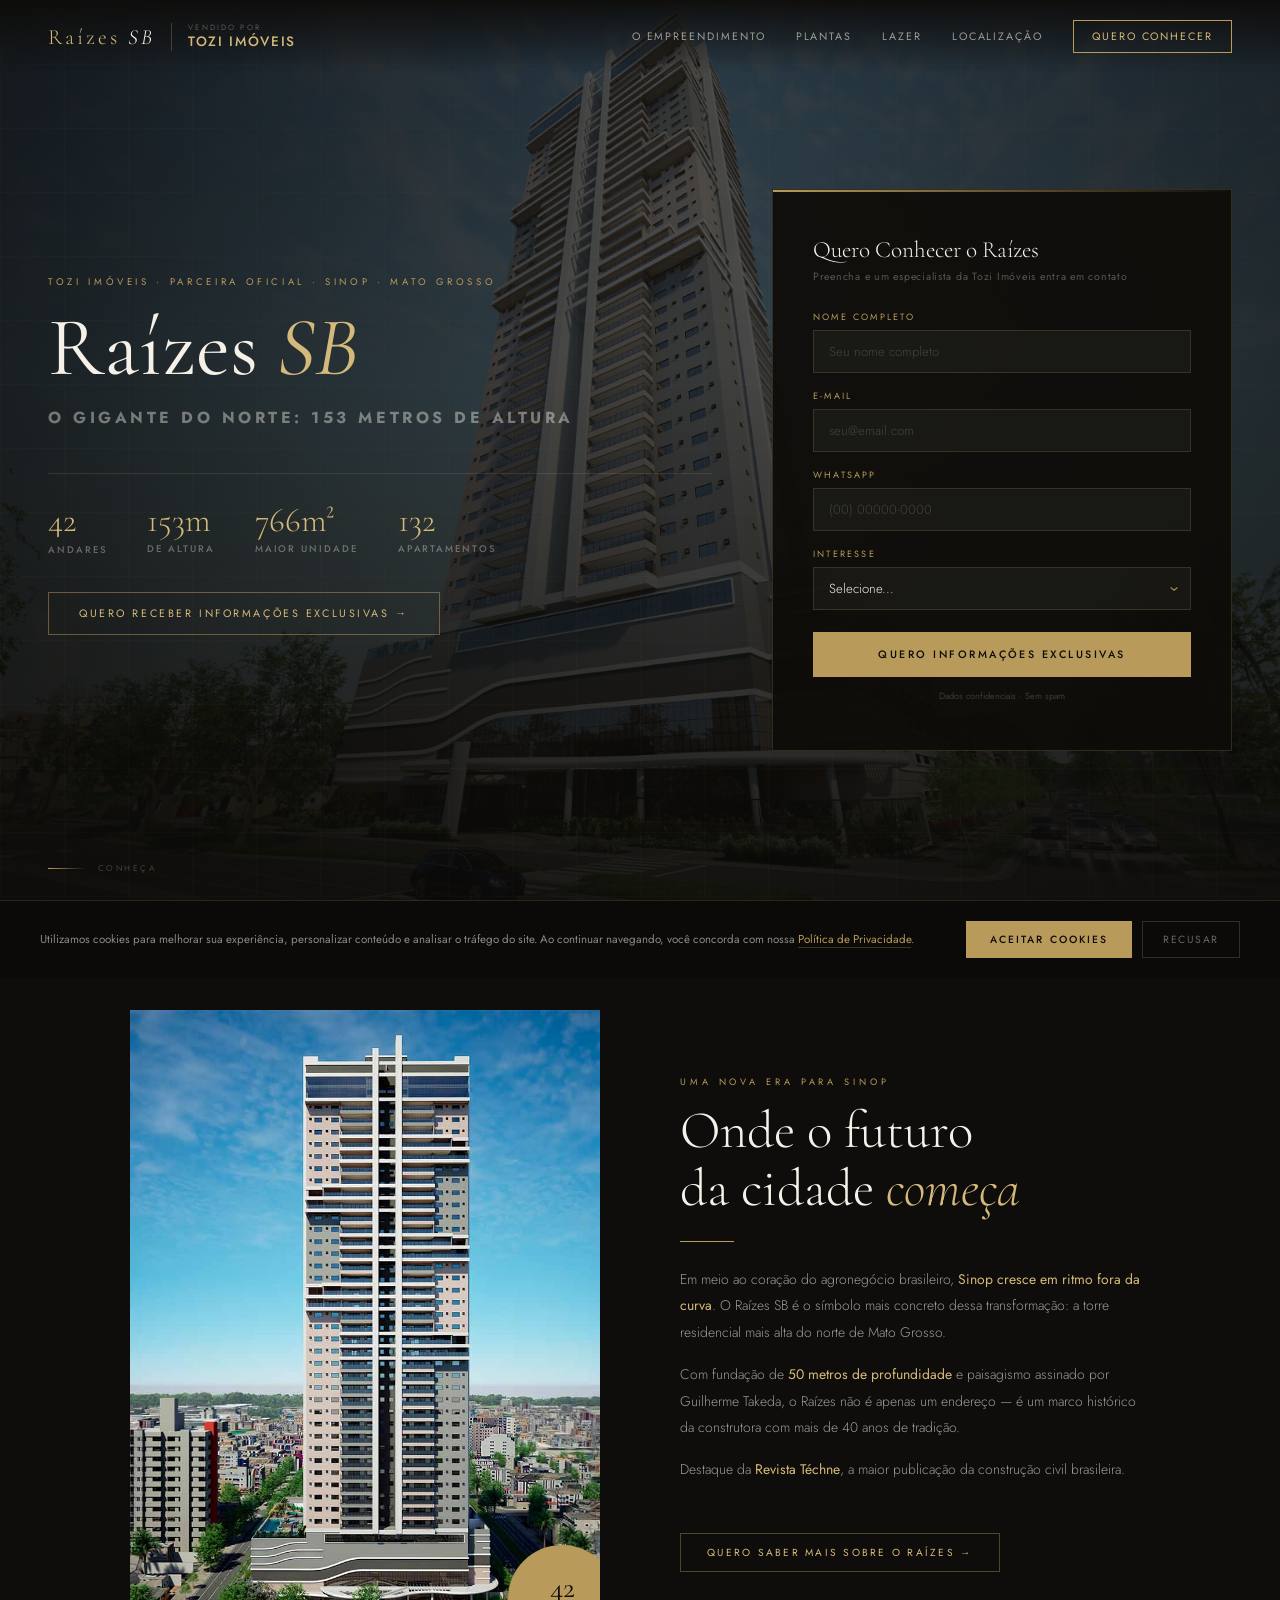
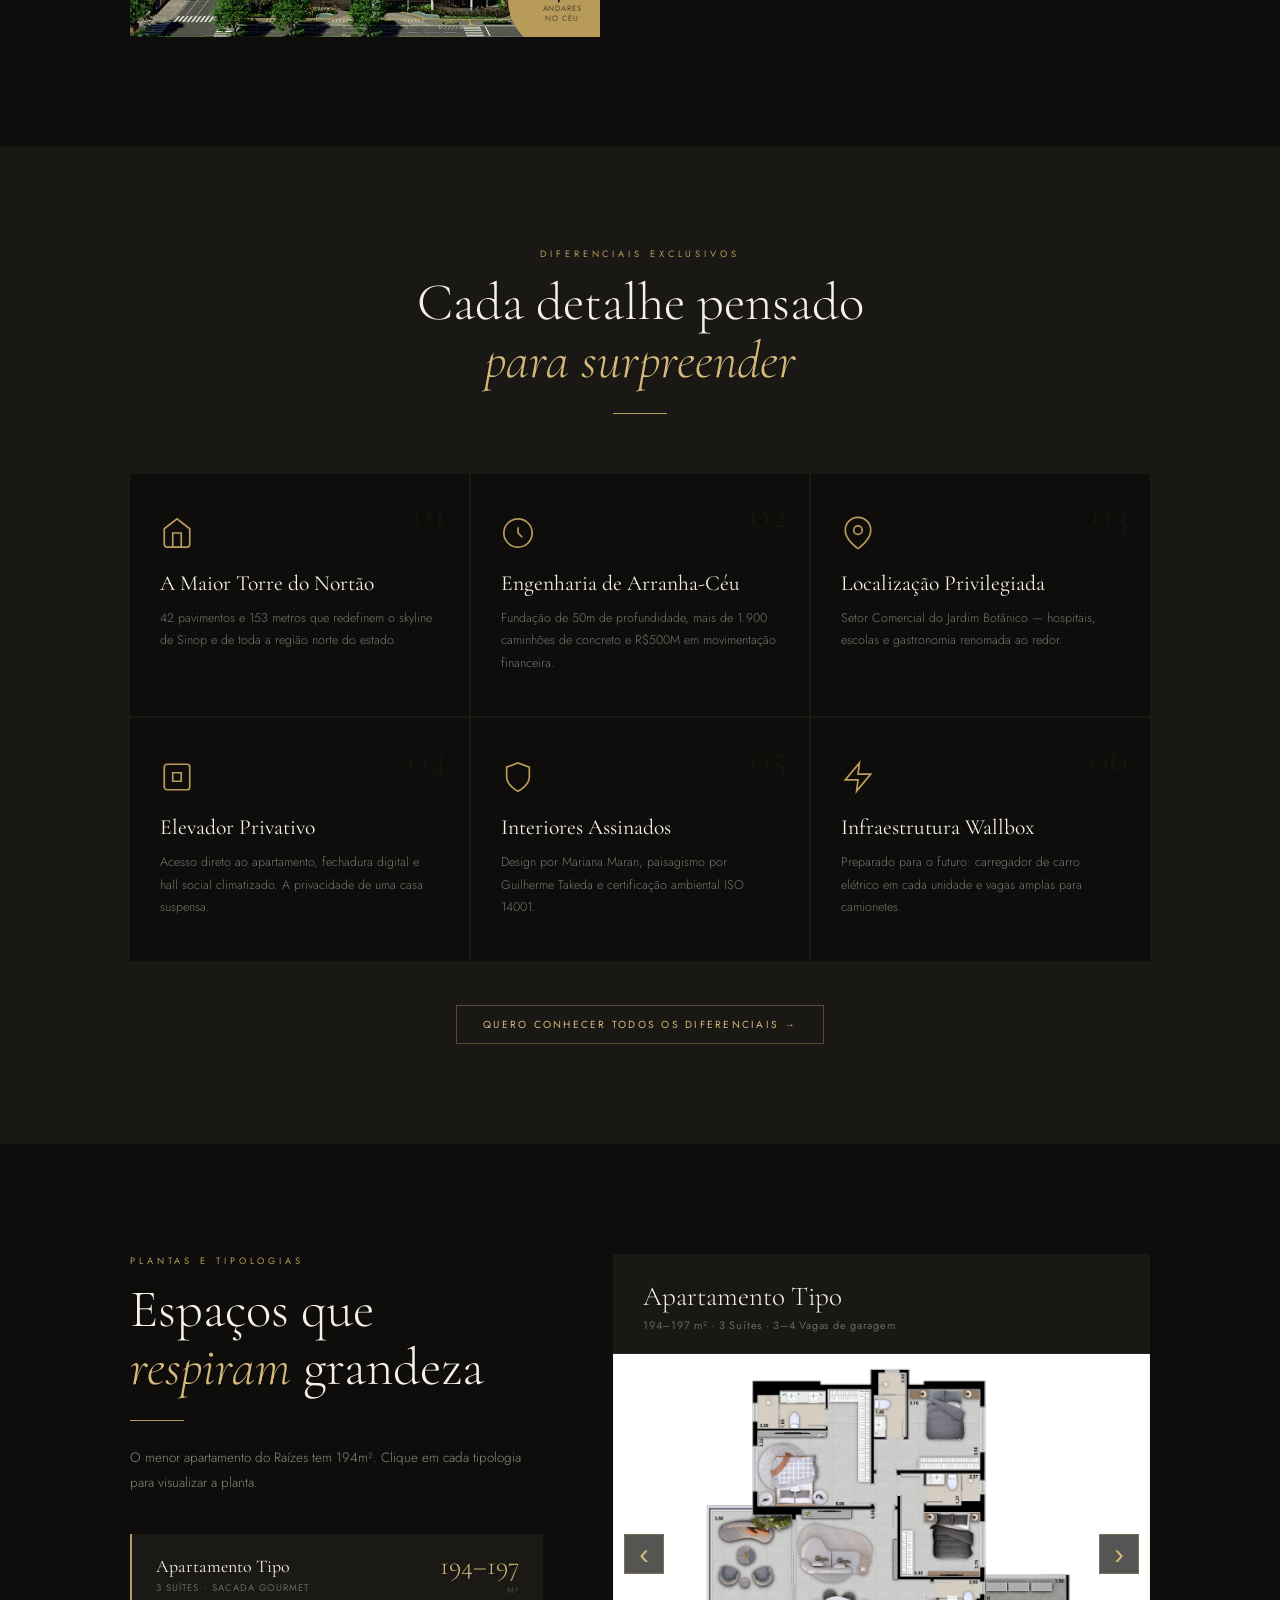
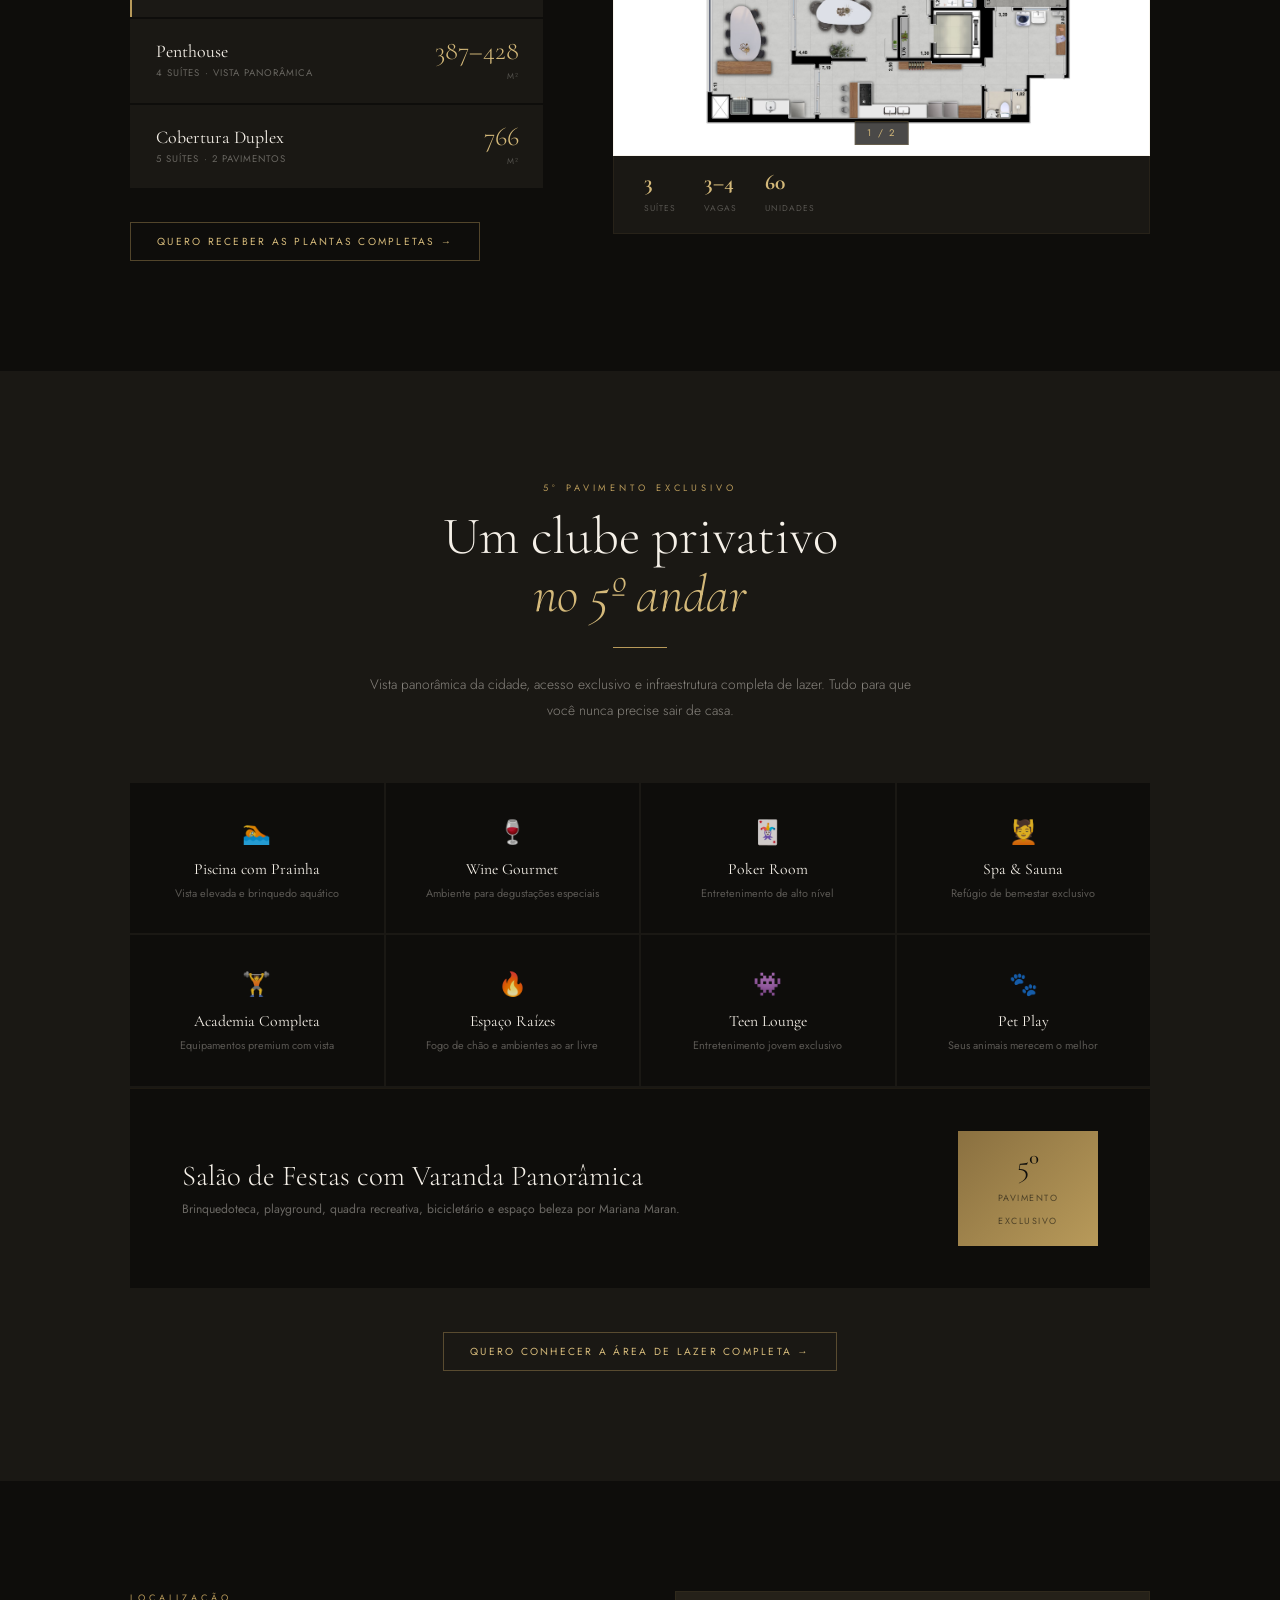
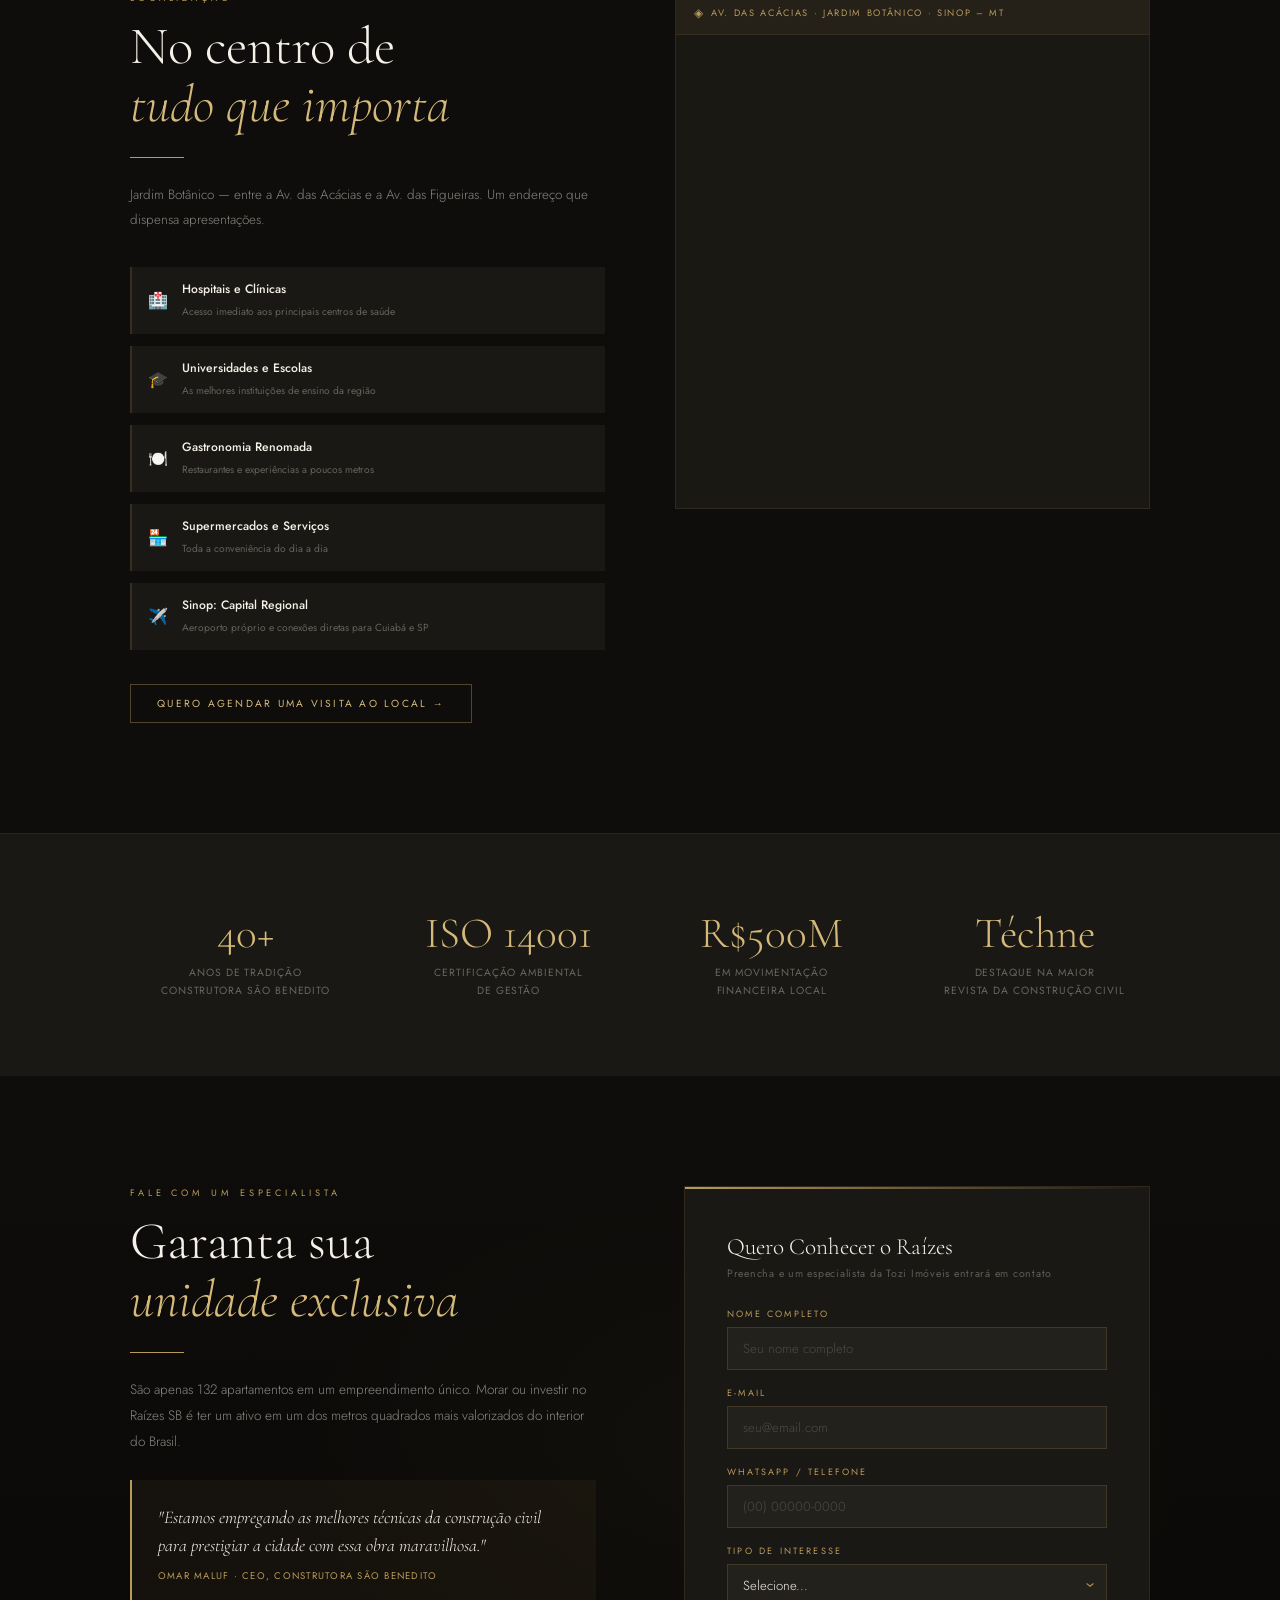
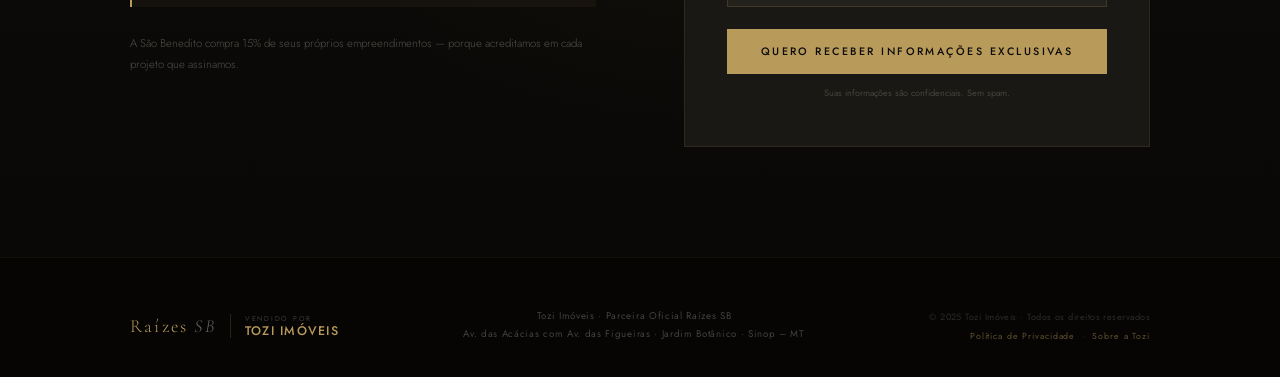
==== index.html @ 2ebc6437 "Minor Changes Alterado o mapa de localização do Raízes" ====
<!doctype html>
<html lang="pt-BR">
  <head>
    <meta charset="UTF-8" />
    <meta name="viewport" content="width=device-width, initial-scale=1.0" />

    <!-- ── SEO Primário ── -->
    <title>
      Raízes SB | Apartamento Alto Padrão em Sinop-MT | Tozi Imóveis
    </title>
    <meta
      name="description"
      content="Raízes SB: o maior e mais alto empreendimento residencial de Sinop-MT. 42 andares, 153 metros, apartamentos de 194 a 766m². Construtora São Benedito. Venda: Tozi Imóveis."
    />
    <meta
      name="keywords"
      content="apartamento alto padrão Sinop, Raízes SB, imóvel Sinop MT, lançamento imobiliário Sinop, Construtora São Benedito, Tozi Imóveis, apartamento 42 andares Sinop, investimento imobiliário Mato Grosso"
    />
    <meta name="author" content="Tozi Imóveis" />
    <meta name="robots" content="index, follow" />
    <link rel="canonical" href="https://raizessb.tozi.com.br/" />

    <!-- ── Open Graph (Facebook / WhatsApp) ── -->
    <meta property="og:type" content="website" />
    <meta property="og:url" content="https://raizessb.tozi.com.br/" />
    <meta
      property="og:title"
      content="Raízes SB | O Gigante do Norte de Sinop-MT"
    />
    <meta
      property="og:description"
      content="42 andares, 153 metros de altura. O apartamento de alto padrão mais imponente do norte de Mato Grosso. Conheça o Raízes SB com a Tozi Imóveis."
    />
    <meta
      property="og:image"
      content="https://raizessb.tozi.com.br/fachada.png"
    />
    <meta property="og:locale" content="pt_BR" />
    <meta property="og:site_name" content="Raízes SB — Tozi Imóveis" />

    <!-- ── Twitter Card ── -->
    <meta name="twitter:card" content="summary_large_image" />
    <meta
      name="twitter:title"
      content="Raízes SB | O Gigante do Norte de Sinop-MT"
    />
    <meta
      name="twitter:description"
      content="42 andares, 153 metros de altura. O apartamento de alto padrão mais imponente do norte de Mato Grosso."
    />
    <meta
      name="twitter:image"
      content="https://raizessb.tozi.com.br/fachada.png"
    />

    <!-- ── Schema.org Structured Data ── -->
    <script type="application/ld+json">
      {
        "@context": "https://schema.org",
        "@type": "RealEstateListing",
        "name": "Raízes SB — Apartamento Alto Padrão em Sinop-MT",
        "description": "O maior e mais alto empreendimento residencial de Sinop-MT. 42 andares, 153 metros, apartamentos de 194 a 766m². Construtora São Benedito.",
        "url": "https://raizessb.tozi.com.br/",
        "image": "https://raizessb.tozi.com.br/fachada.png",
        "address": {
          "@type": "PostalAddress",
          "streetAddress": "Avenida das Acácias com Avenida das Figueiras",
          "addressLocality": "Sinop",
          "addressRegion": "MT",
          "addressCountry": "BR",
          "postalCode": "78555-000"
        },
        "offers": {
          "@type": "Offer",
          "priceCurrency": "BRL",
          "availability": "https://schema.org/InStock"
        },
        "seller": {
          "@type": "RealEstateAgent",
          "name": "Tozi Imóveis",
          "url": "https://raizessb.tozi.com.br/"
        }
      }
    </script>
    <link rel="preconnect" href="https://fonts.googleapis.com" />
    <link rel="preconnect" href="https://fonts.gstatic.com" crossorigin />
    <link
      href="https://fonts.googleapis.com/css2?family=Cormorant+Garamond:ital,wght@0,300;0,400;0,600;1,300;1,400&family=Jost:wght@300;400;500&display=swap"
      rel="stylesheet"
    />
    <link rel="stylesheet" href="style.css" />
  </head>
  <body>
    <!-- HEADER -->
    <header id="header">
      <div class="header-brand">
        <div class="logo">Raízes <span>SB</span></div>
        <div class="header-sep"></div>
        <div class="tozi-badge">
          <span class="tozi-by">vendido por</span>
          <span class="tozi-name">Tozi Imóveis</span>
        </div>
      </div>
      <nav>
        <a href="#intro">O Empreendimento</a>
        <a href="#tipologias">Plantas</a>
        <a href="#lazer">Lazer</a>
        <a href="#localizacao">Localização</a>
        <a href="#contato" class="btn-nav-cta">Quero Conhecer</a>
      </nav>
    </header>

    <!-- ══════════════════ HERO ══════════════════ -->
    <section id="hero">
      <div class="hero-bg"></div>
      <div class="hero-grid-anim"></div>

      <!-- Col esquerda: headline -->
      <div class="hero-left">
        <p class="hero-eyebrow">
          Tozi Imóveis · Parceira Oficial · Sinop · Mato Grosso
        </p>
        <h1 class="hero-title">Raízes <em>SB</em></h1>
        <p class="hero-subtitle">O Gigante do Norte: 153 metros de altura</p>
        <div class="hero-stats">
          <div class="hero-stat"><strong>42</strong><span>Andares</span></div>
          <div class="hero-stat">
            <strong>153m</strong><span>de Altura</span>
          </div>
          <div class="hero-stat">
            <strong>766m²</strong><span>Maior Unidade</span>
          </div>
          <div class="hero-stat">
            <strong>132</strong><span>Apartamentos</span>
          </div>
        </div>
        <div class="hero-btn-wrap">
          <button class="btn-ghost" onclick="openModal()">
            Quero receber informações exclusivas →
          </button>
        </div>
      </div>

      <!-- Col direita: formulário -->
      <div class="hero-right">
        <div class="hero-form-card">
          <div id="hf-content">
            <h3 class="form-title">Quero Conhecer o Raízes</h3>
            <p class="form-sub">
              Preencha e um especialista da Tozi Imóveis entra em contato
            </p>
            <div class="form-group">
              <label>Nome Completo</label
              ><input type="text" id="h-nome" placeholder="Seu nome completo" />
            </div>
            <div class="form-group">
              <label>E-mail</label
              ><input type="email" id="h-email" placeholder="seu@email.com" />
            </div>
            <div class="form-group">
              <label>WhatsApp</label
              ><input type="tel" id="h-whats" placeholder="(00) 00000-0000" />
            </div>
            <div class="form-group">
              <label>Interesse</label>
              <div class="sel-wrap">
                <select id="h-int">
                  <option value="" disabled selected>Selecione...</option>
                  <option value="morar">Quero morar no Raízes SB</option>
                  <option value="investir">Quero investir no Raízes SB</option>
                  <option value="ambos">Morar e investir</option>
                </select>
              </div>
            </div>
            <button
              class="btn-submit"
              onclick="
                submitForm(
                  'h-nome',
                  'h-email',
                  'h-whats',
                  'h-int',
                  'hf-content',
                  'hf-success',
                )
              "
            >
              Quero Informações Exclusivas
            </button>
            <p class="form-disc">Dados confidenciais · Sem spam</p>
          </div>
          <div class="success-msg" id="hf-success">
            <div class="si">✦</div>
            <h3>Obrigado!</h3>
            <p>Um especialista da Tozi Imóveis entrará em contato em breve.</p>
          </div>
        </div>
      </div>

      <div class="hero-scroll">
        <div class="scroll-line"></div>
        <span>Conheça</span>
      </div>
    </section>

    <!-- ══════════════════ INTRO ══════════════════ -->
    <section id="intro">
      <div class="container">
        <div class="intro-grid">
          <div class="reveal">
            <div class="intro-visual">
              <img
                src="[data-uri]"
                alt="Fachada Raízes SB — vista aérea da torre"
                style="
                  width: 100%;
                  height: 100%;
                  object-fit: cover;
                  display: block;
                "
              />
              <div class="intro-badge">
                <strong>42</strong><span>andares<br />no céu</span>
              </div>
            </div>
          </div>
          <div class="reveal rd1">
            <span class="section-label">Uma nova era para Sinop</span>
            <h2 class="section-title">
              Onde o futuro<br />da cidade <em>começa</em>
            </h2>
            <div class="gold-divider"></div>
            <div class="intro-text">
              <p>
                Em meio ao coração do agronegócio brasileiro,
                <strong>Sinop cresce em ritmo fora da curva</strong>. O Raízes
                SB é o símbolo mais concreto dessa transformação: a torre
                residencial mais alta do norte de Mato Grosso.
              </p>
              <p>
                Com fundação de <strong>50 metros de profundidade</strong> e
                paisagismo assinado por Guilherme Takeda, o Raízes não é apenas
                um endereço — é um marco histórico da construtora com mais de 40
                anos de tradição.
              </p>
              <p>
                Destaque da <strong>Revista Téchne</strong>, a maior publicação
                da construção civil brasileira.
              </p>
            </div>
            <button class="btn-section" onclick="openModal()">
              Quero saber mais sobre o Raízes →
            </button>
          </div>
        </div>
      </div>
    </section>

    <!-- ══════════════════ FEATURES ══════════════════ -->
    <section id="features">
      <div class="container">
        <div class="feat-header reveal">
          <span class="section-label">Diferenciais Exclusivos</span>
          <h2 class="section-title">
            Cada detalhe pensado<br /><em>para surpreender</em>
          </h2>
          <div class="gold-divider"></div>
        </div>
        <div class="feat-grid">
          <div class="feat-card reveal">
            <span class="feat-num">01</span>
            <div class="feat-icon">
              <svg
                viewBox="0 0 24 24"
                fill="none"
                stroke="currentColor"
                stroke-width="1.2"
              >
                <path d="M3 9l9-7 9 7v11a2 2 0 01-2 2H5a2 2 0 01-2-2z" />
                <polyline points="9 22 9 12 15 12 15 22" />
              </svg>
            </div>
            <h3>A Maior Torre do Nortão</h3>
            <p>
              42 pavimentos e 153 metros que redefinem o skyline de Sinop e de
              toda a região norte do estado.
            </p>
          </div>
          <div class="feat-card reveal rd1">
            <span class="feat-num">02</span>
            <div class="feat-icon">
              <svg
                viewBox="0 0 24 24"
                fill="none"
                stroke="currentColor"
                stroke-width="1.2"
              >
                <circle cx="12" cy="12" r="10" />
                <path d="M12 8v4l3 3" />
              </svg>
            </div>
            <h3>Engenharia de Arranha-Céu</h3>
            <p>
              Fundação de 50m de profundidade, mais de 1.900 caminhões de
              concreto e R$500M em movimentação financeira.
            </p>
          </div>
          <div class="feat-card reveal rd2">
            <span class="feat-num">03</span>
            <div class="feat-icon">
              <svg
                viewBox="0 0 24 24"
                fill="none"
                stroke="currentColor"
                stroke-width="1.2"
              >
                <path d="M21 10c0 7-9 13-9 13s-9-6-9-13a9 9 0 0118 0z" />
                <circle cx="12" cy="10" r="3" />
              </svg>
            </div>
            <h3>Localização Privilegiada</h3>
            <p>
              Setor Comercial do Jardim Botânico — hospitais, escolas e
              gastronomia renomada ao redor.
            </p>
          </div>
          <div class="feat-card reveal">
            <span class="feat-num">04</span>
            <div class="feat-icon">
              <svg
                viewBox="0 0 24 24"
                fill="none"
                stroke="currentColor"
                stroke-width="1.2"
              >
                <rect x="3" y="3" width="18" height="18" rx="2" />
                <path d="M9 9h6v6H9z" />
              </svg>
            </div>
            <h3>Elevador Privativo</h3>
            <p>
              Acesso direto ao apartamento, fechadura digital e hall social
              climatizado. A privacidade de uma casa suspensa.
            </p>
          </div>
          <div class="feat-card reveal rd1">
            <span class="feat-num">05</span>
            <div class="feat-icon">
              <svg
                viewBox="0 0 24 24"
                fill="none"
                stroke="currentColor"
                stroke-width="1.2"
              >
                <path d="M12 22s8-4 8-10V5l-8-3-8 3v7c0 6 8 10 8 10z" />
              </svg>
            </div>
            <h3>Interiores Assinados</h3>
            <p>
              Design por Mariana Maran, paisagismo por Guilherme Takeda e
              certificação ambiental ISO 14001.
            </p>
          </div>
          <div class="feat-card reveal rd2">
            <span class="feat-num">06</span>
            <div class="feat-icon">
              <svg
                viewBox="0 0 24 24"
                fill="none"
                stroke="currentColor"
                stroke-width="1.2"
              >
                <path d="M13 2L3 14h9l-1 8 10-12h-9l1-8z" />
              </svg>
            </div>
            <h3>Infraestrutura Wallbox</h3>
            <p>
              Preparado para o futuro: carregador de carro elétrico em cada
              unidade e vagas amplas para camionetes.
            </p>
          </div>
        </div>
        <div class="cta-center reveal">
          <button class="btn-section" onclick="openModal()">
            Quero conhecer todos os diferenciais →
          </button>
        </div>
      </div>
    </section>

    <!-- ══════════════════ TIPOLOGIAS ══════════════════ -->
    <section id="tipologias">
      <div class="container">
        <div class="tip-layout">
          <div>
            <span class="section-label reveal">Plantas e Tipologias</span>
            <h2 class="section-title reveal">
              Espaços que<br /><em>respiram</em> grandeza
            </h2>
            <div class="gold-divider reveal"></div>
            <p
              class="reveal"
              style="
                font-size: 0.84rem;
                line-height: 1.9;
                color: rgba(245, 240, 232, 0.54);
                font-weight: 300;
              "
            >
              O menor apartamento do Raízes tem 194m². Clique em cada tipologia
              para visualizar a planta.
            </p>
            <div class="tipo-list">
              <button
                class="tipo-btn active reveal"
                onclick="
                  selectTipo(
                    this,
                    'Apartamento Tipo',
                    '194–197 m²',
                    '3 Suítes',
                    '3–4 Vagas',
                    '60',
                    [
                      '[data-uri]',
                      '[data-uri]',
                    ],
                  )
                "
              >
                <div class="tbL">
                  <h4>Apartamento Tipo</h4>
                  <span>3 suítes · Sacada gourmet</span>
                </div>
                <div class="tbR"><strong>194–197</strong><small>m²</small></div>
              </button>
              <button
                class="tipo-btn reveal rd1"
                onclick="
                  selectTipo(
                    this,
                    'Penthouse',
                    '387–428 m²',
                    '4 Suítes',
                    '5–6 Vagas',
                    '10',
                    [
                      '[data-uri]',
                      '[data-uri]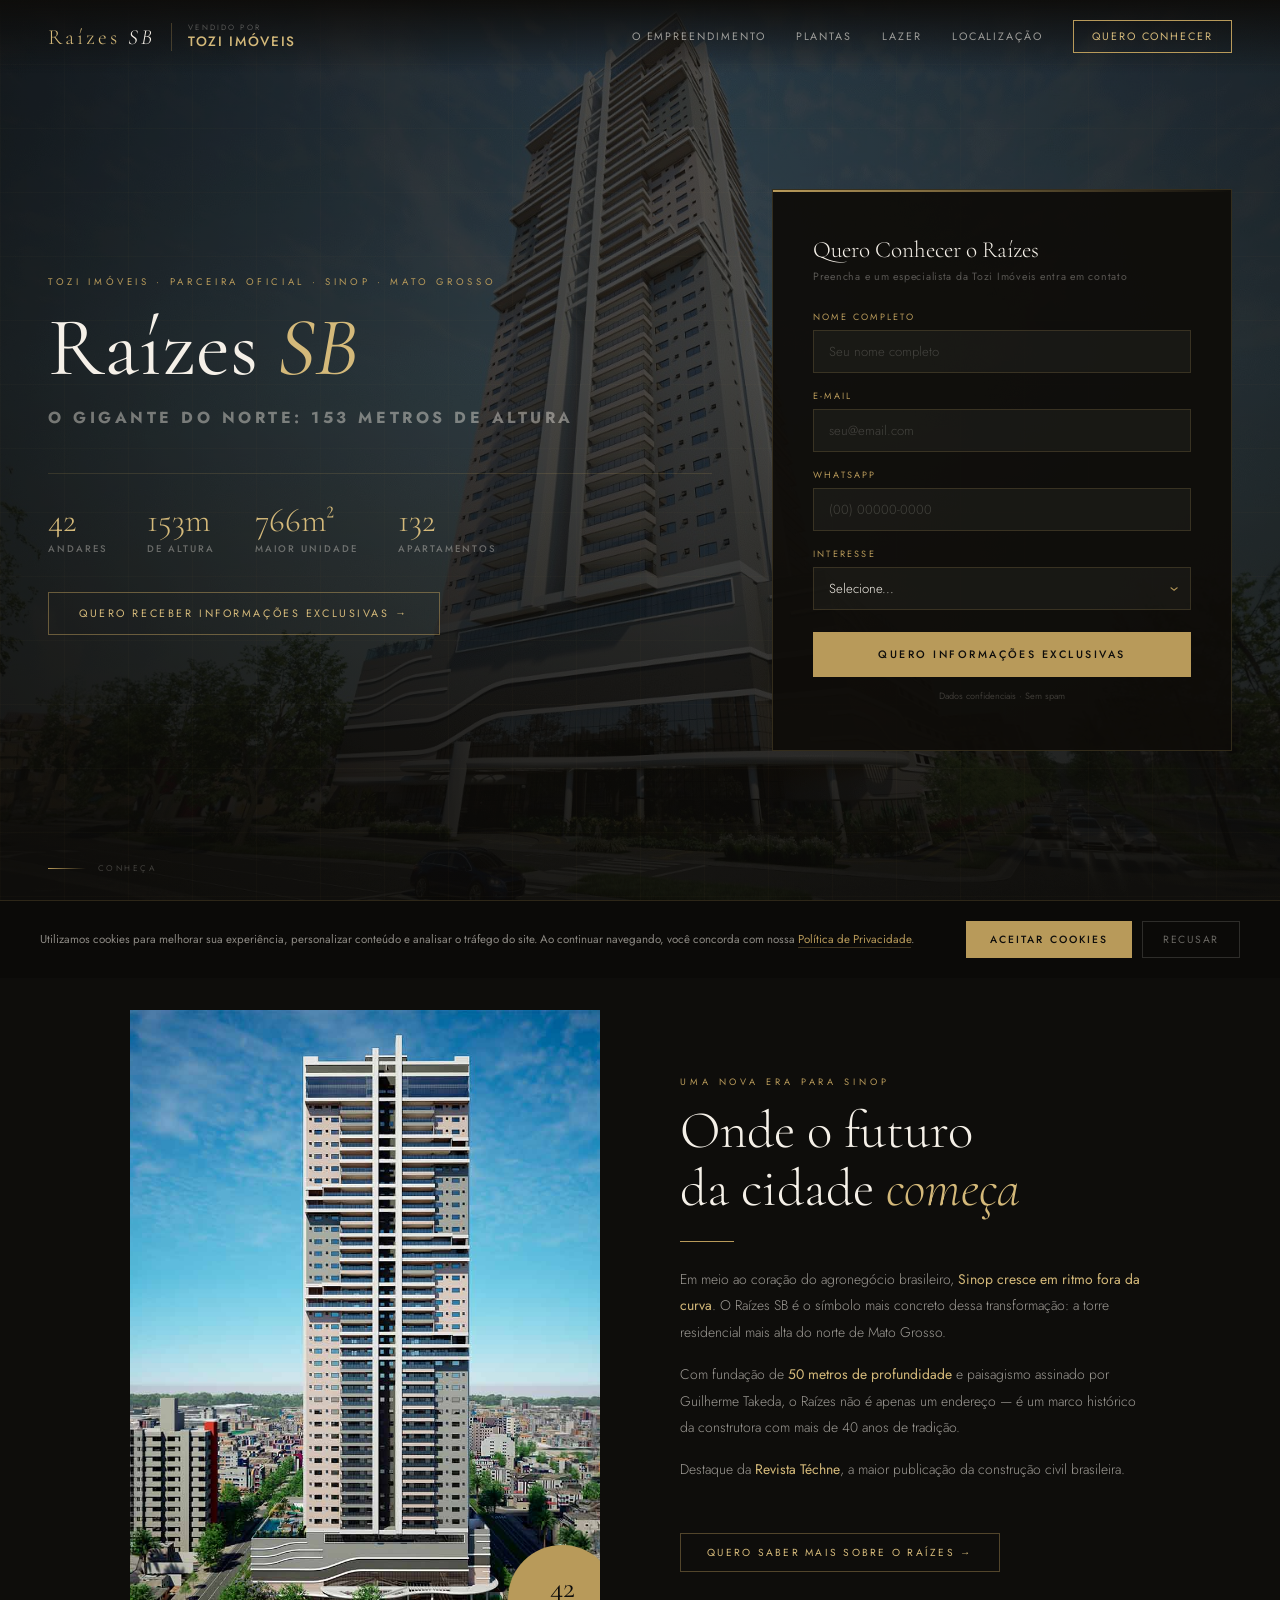
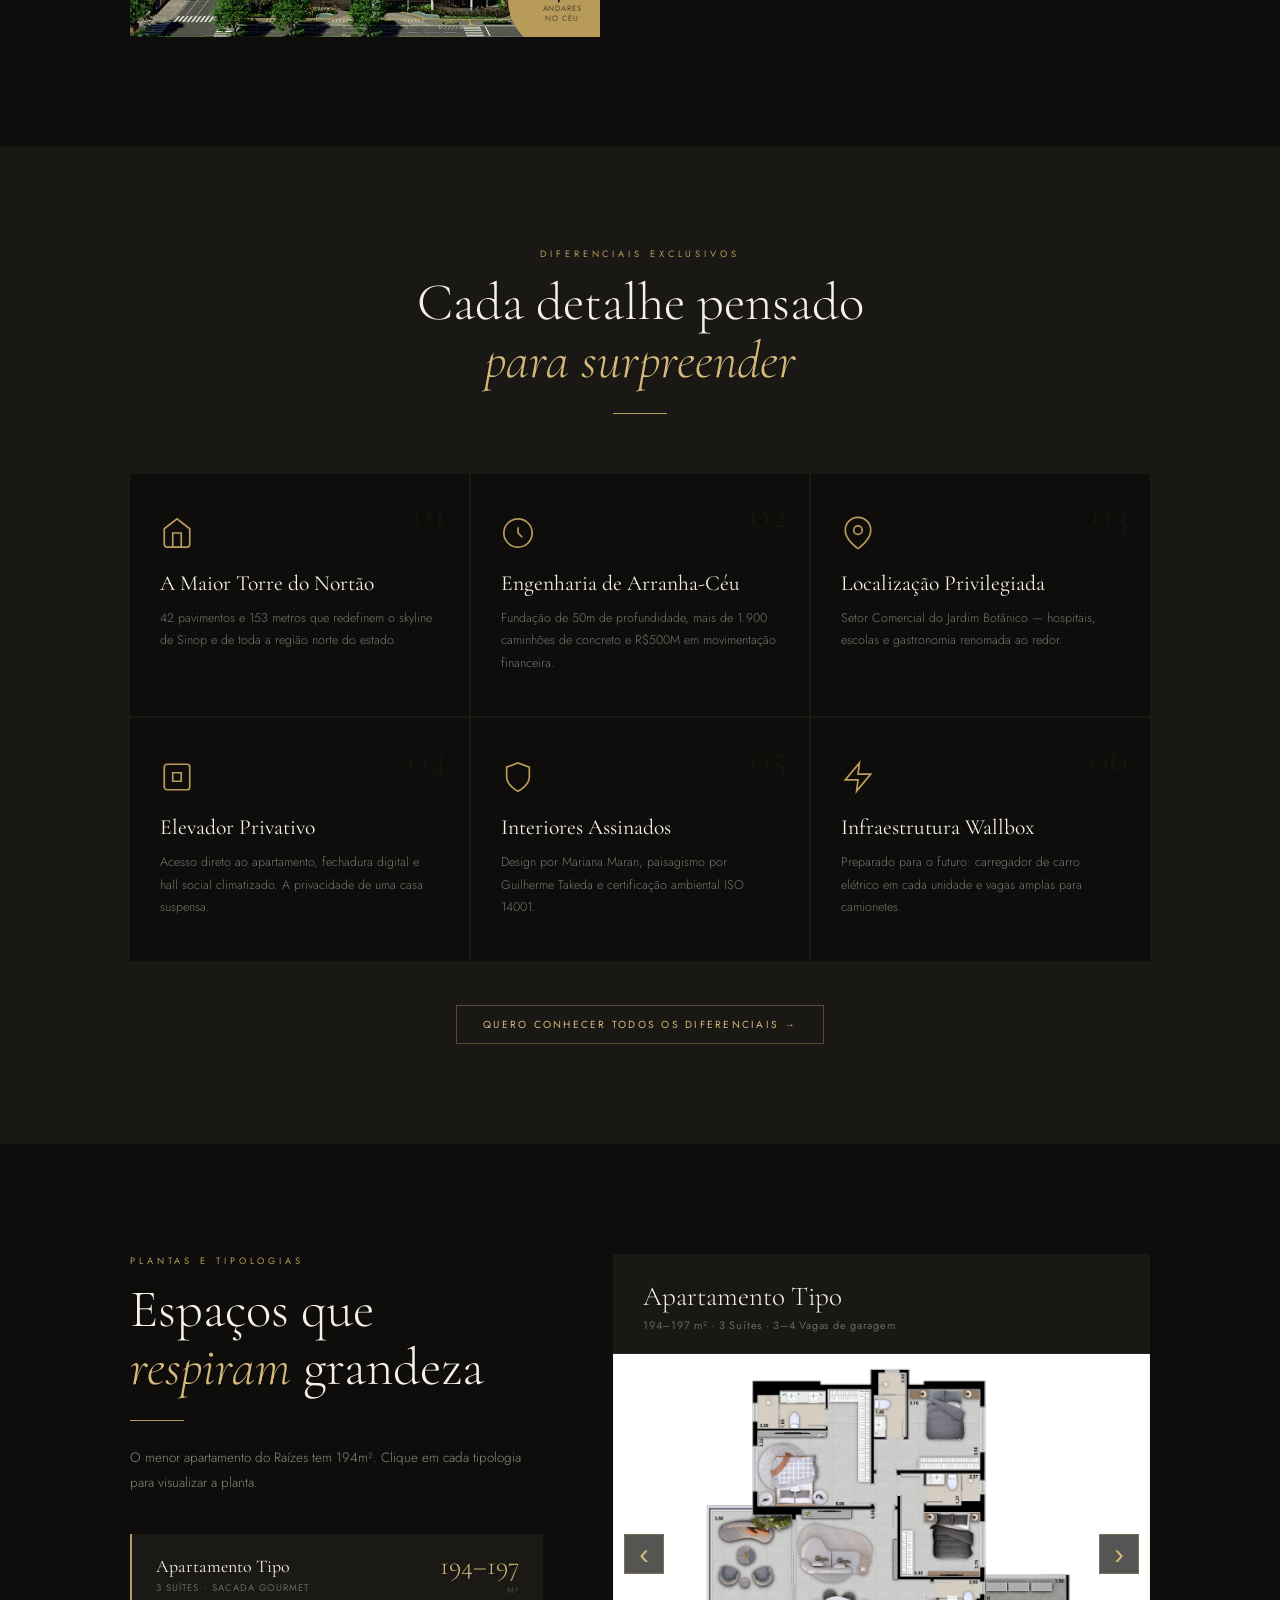
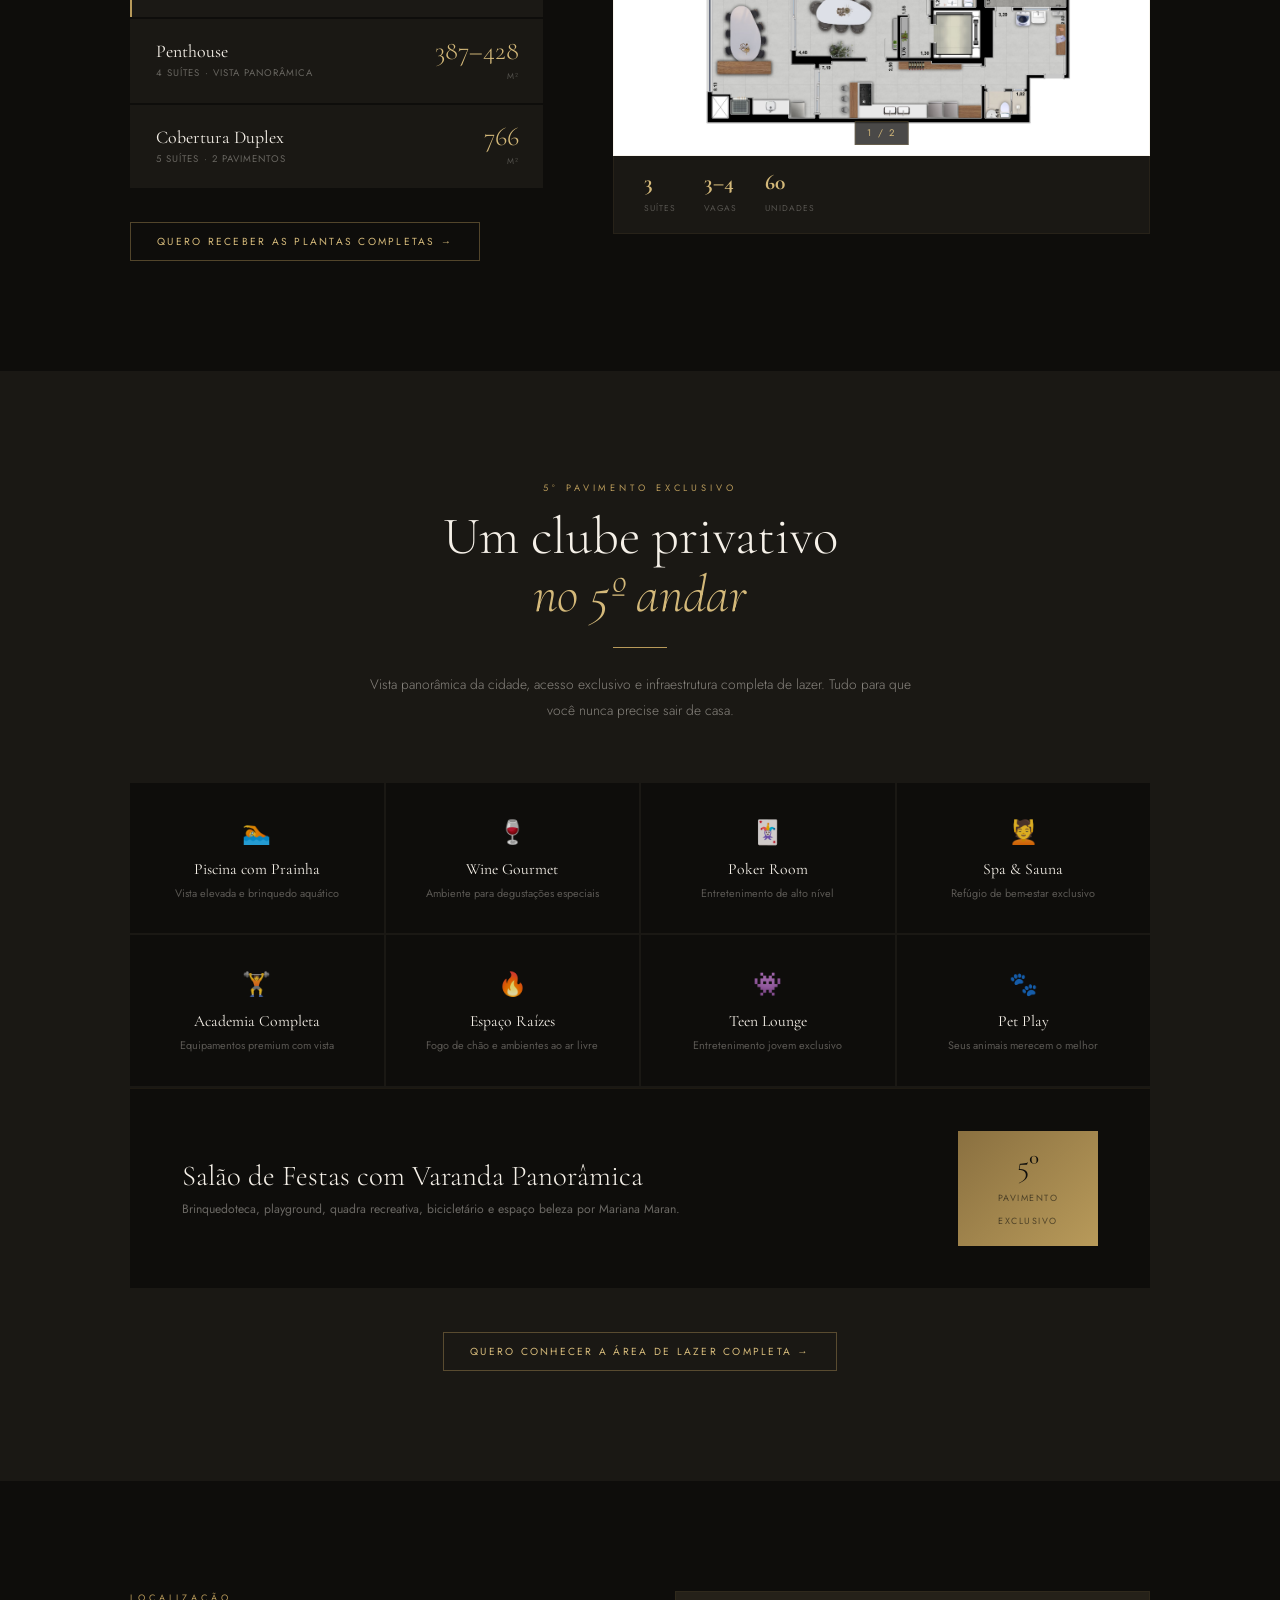
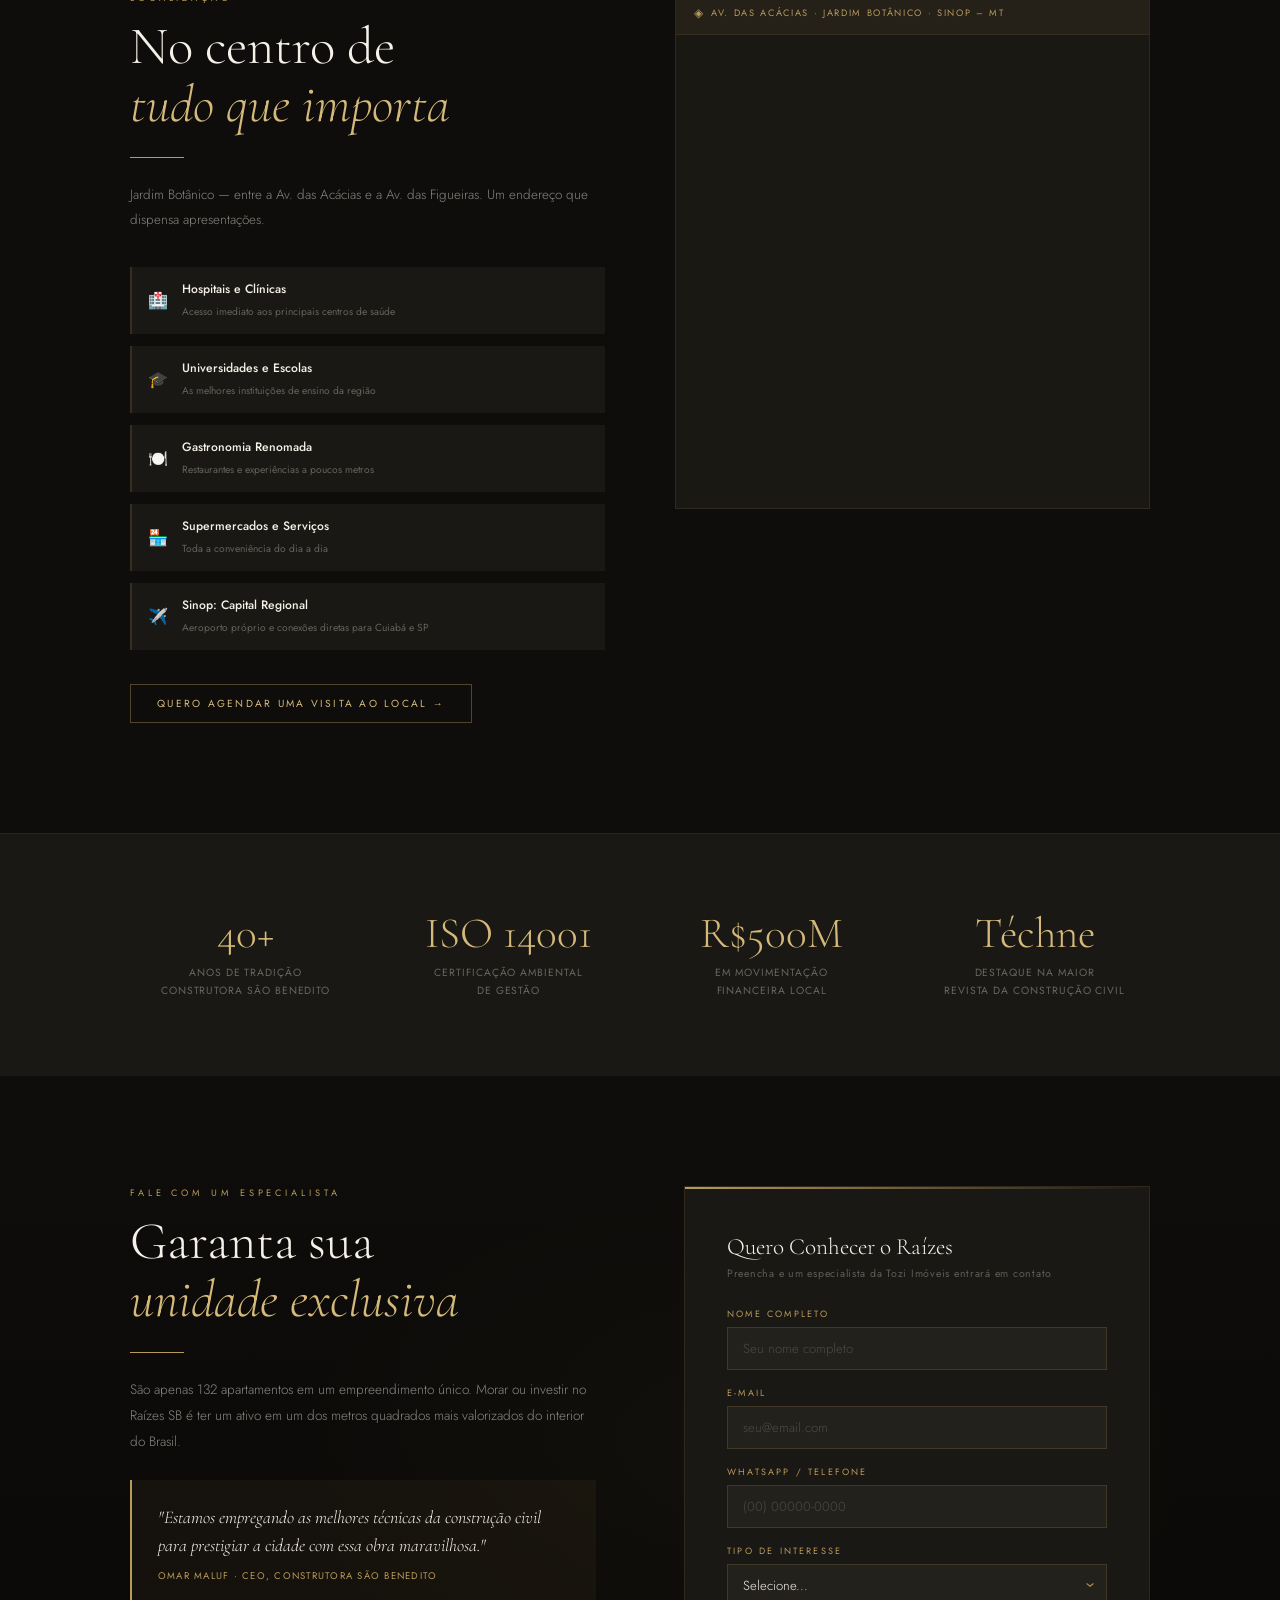
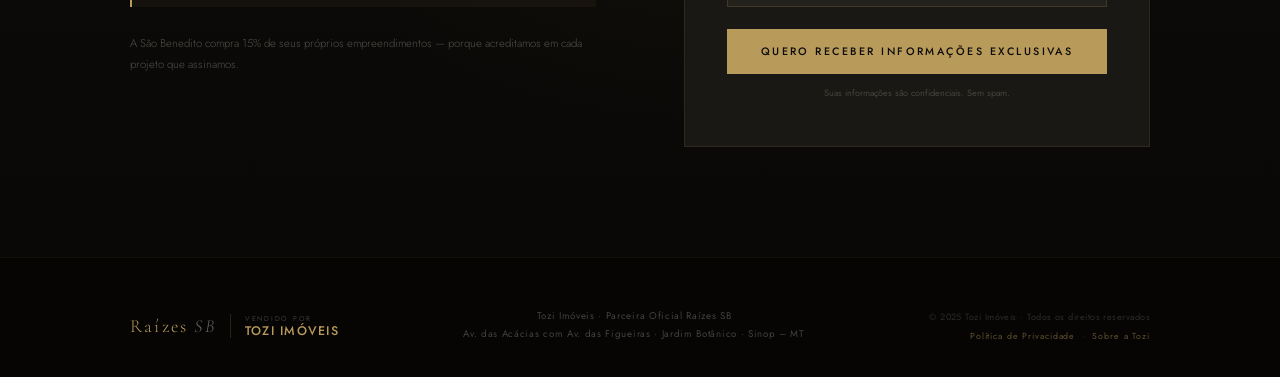
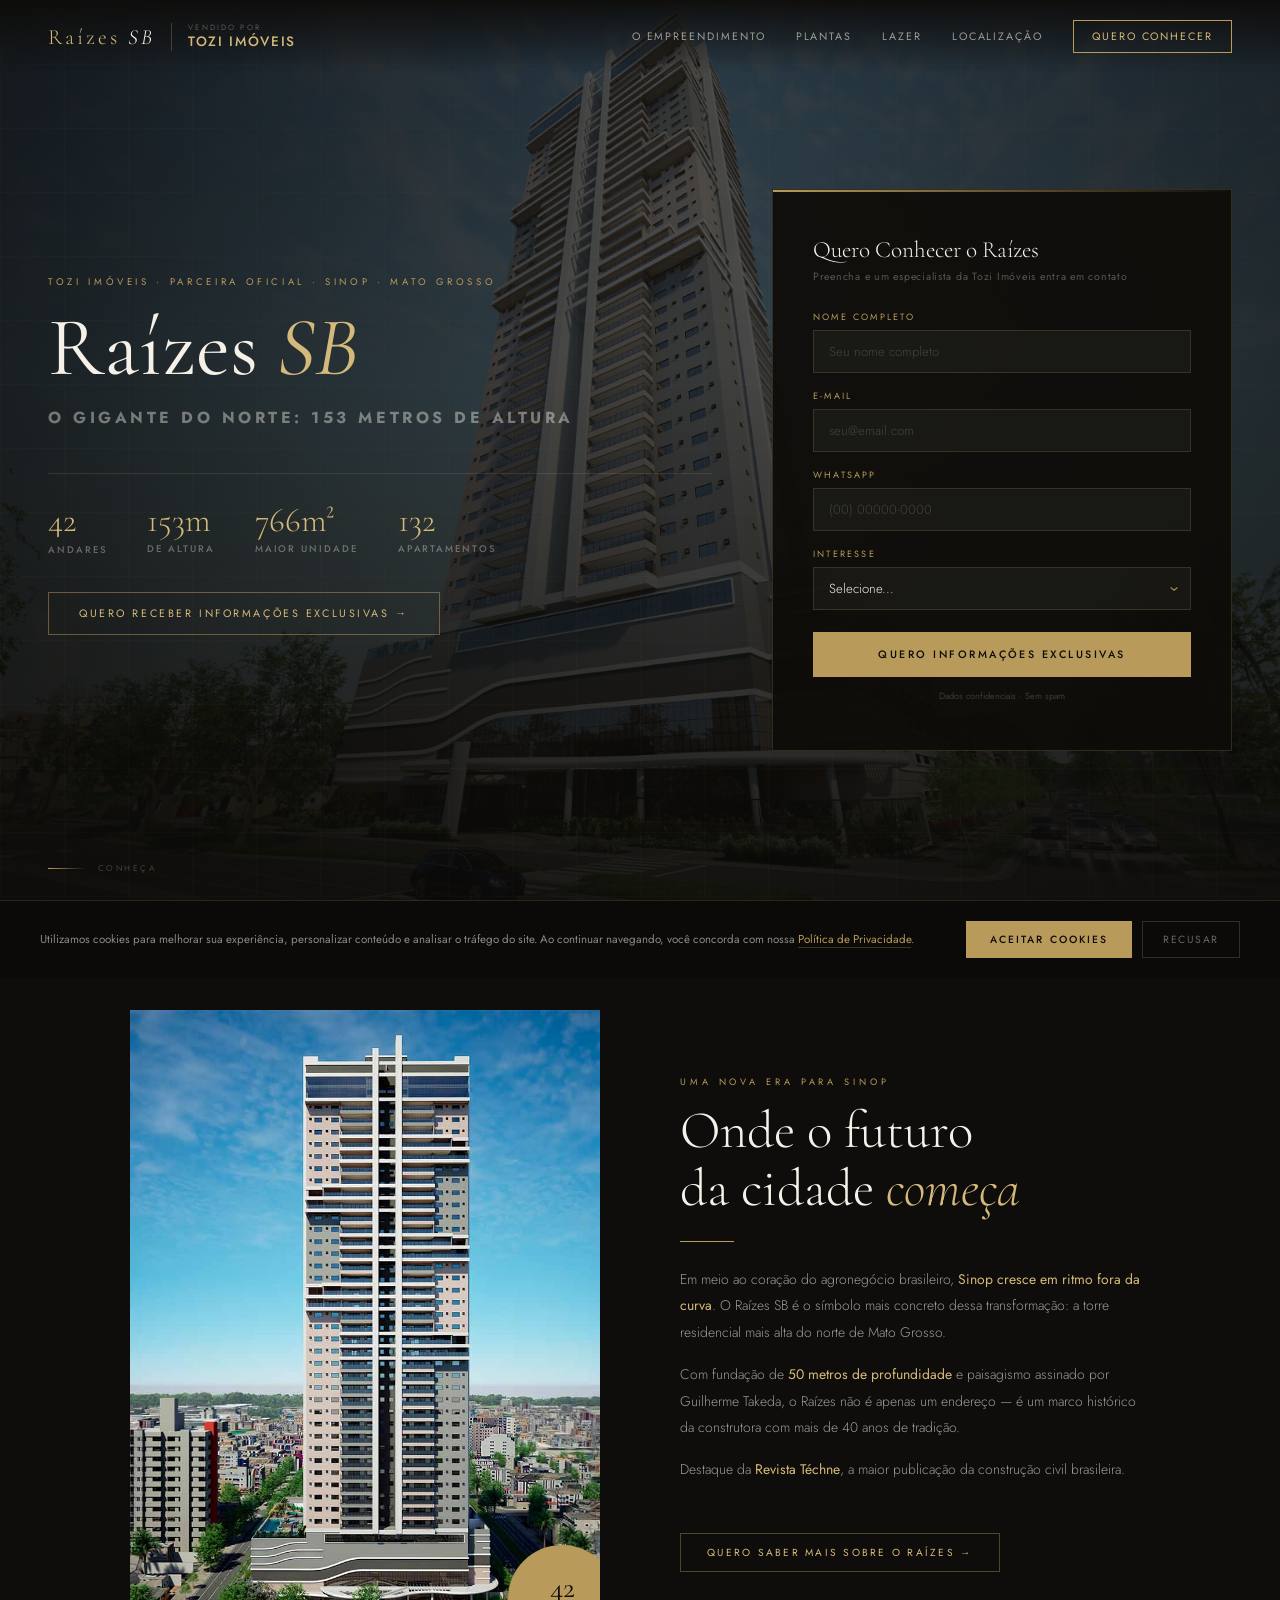
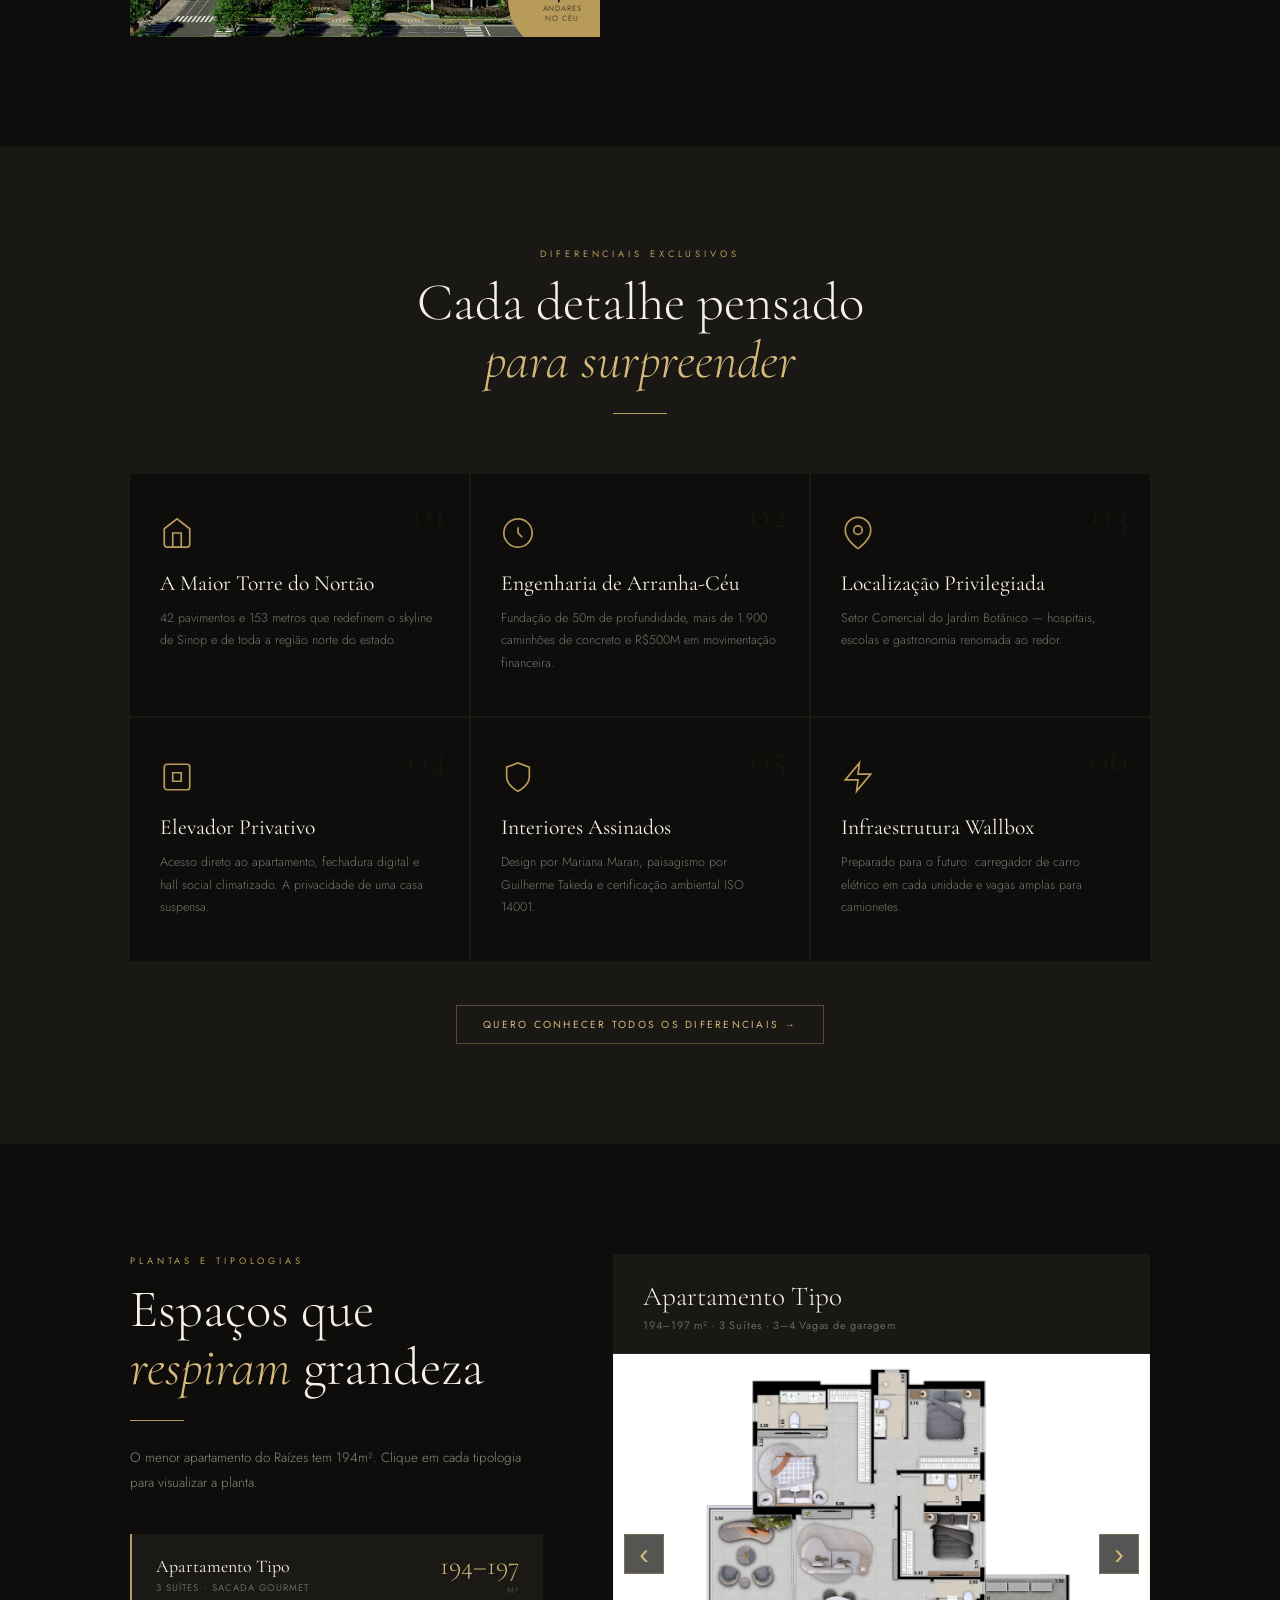
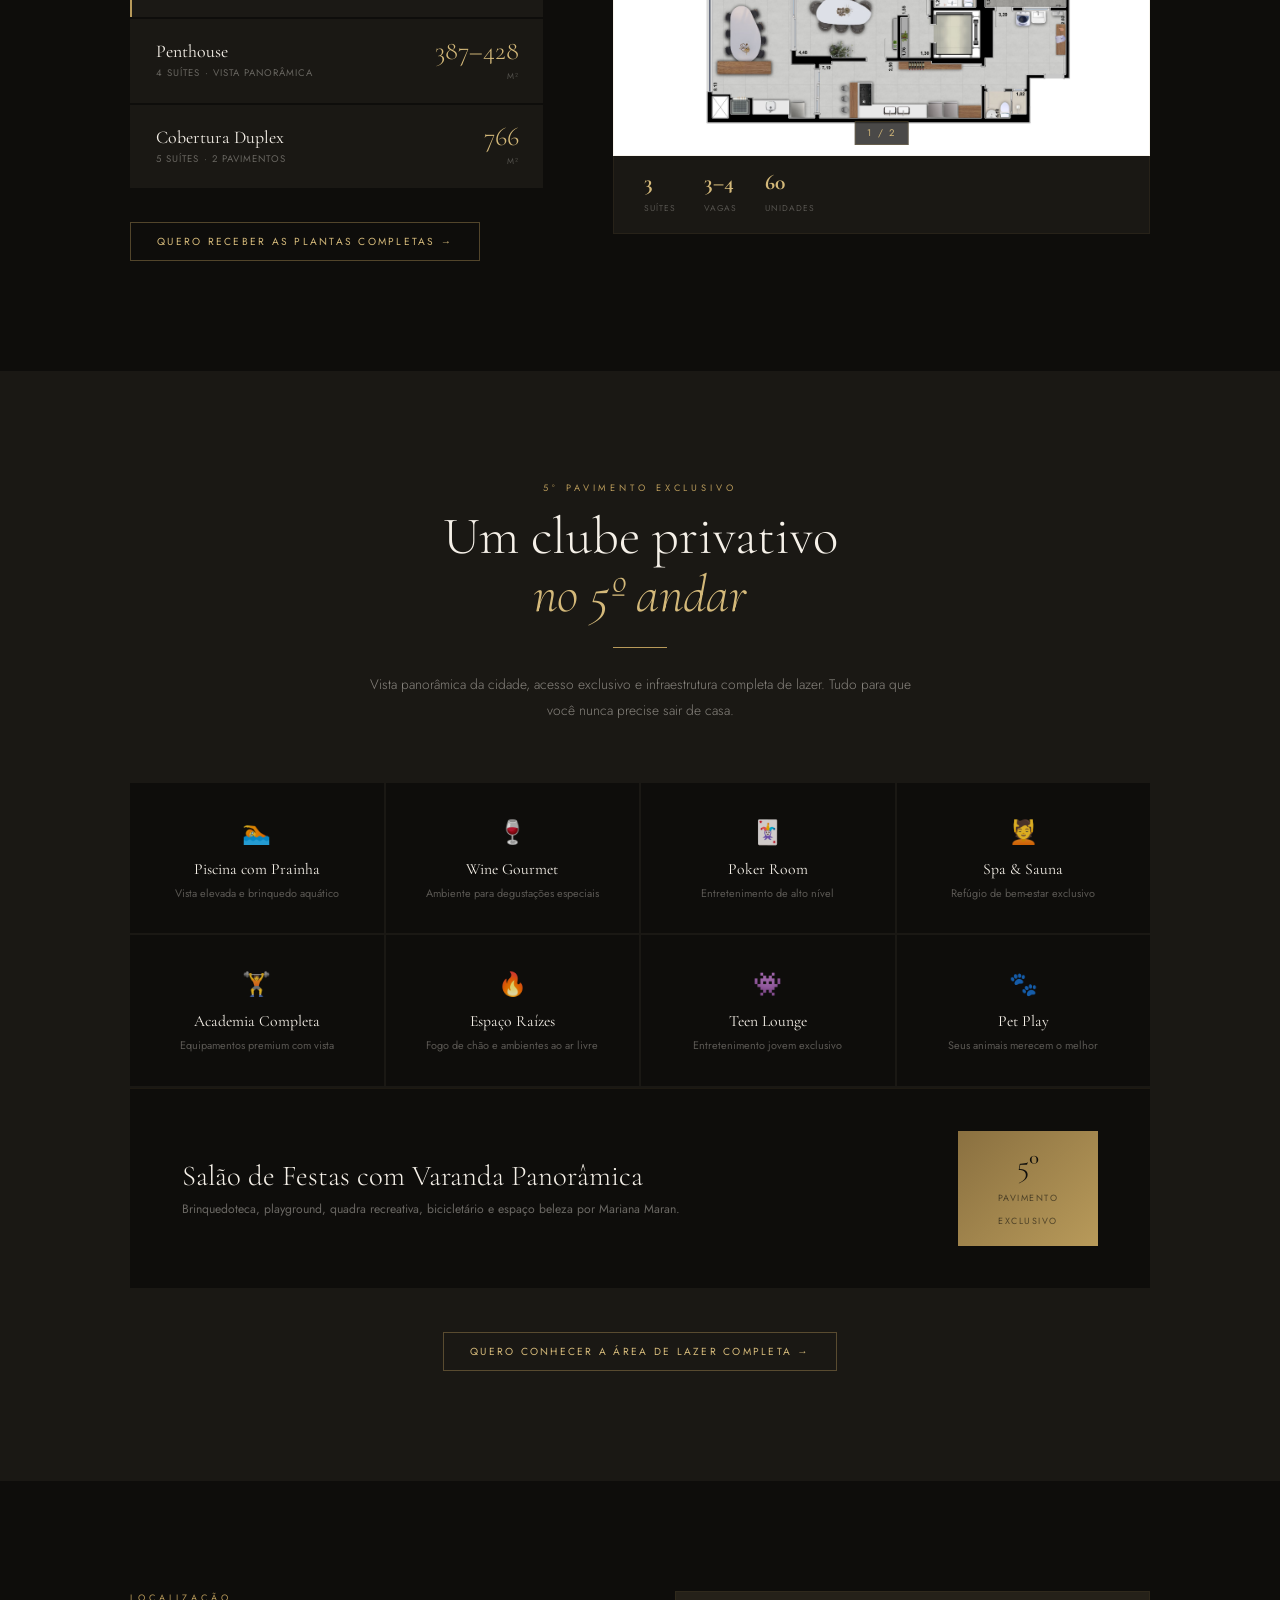
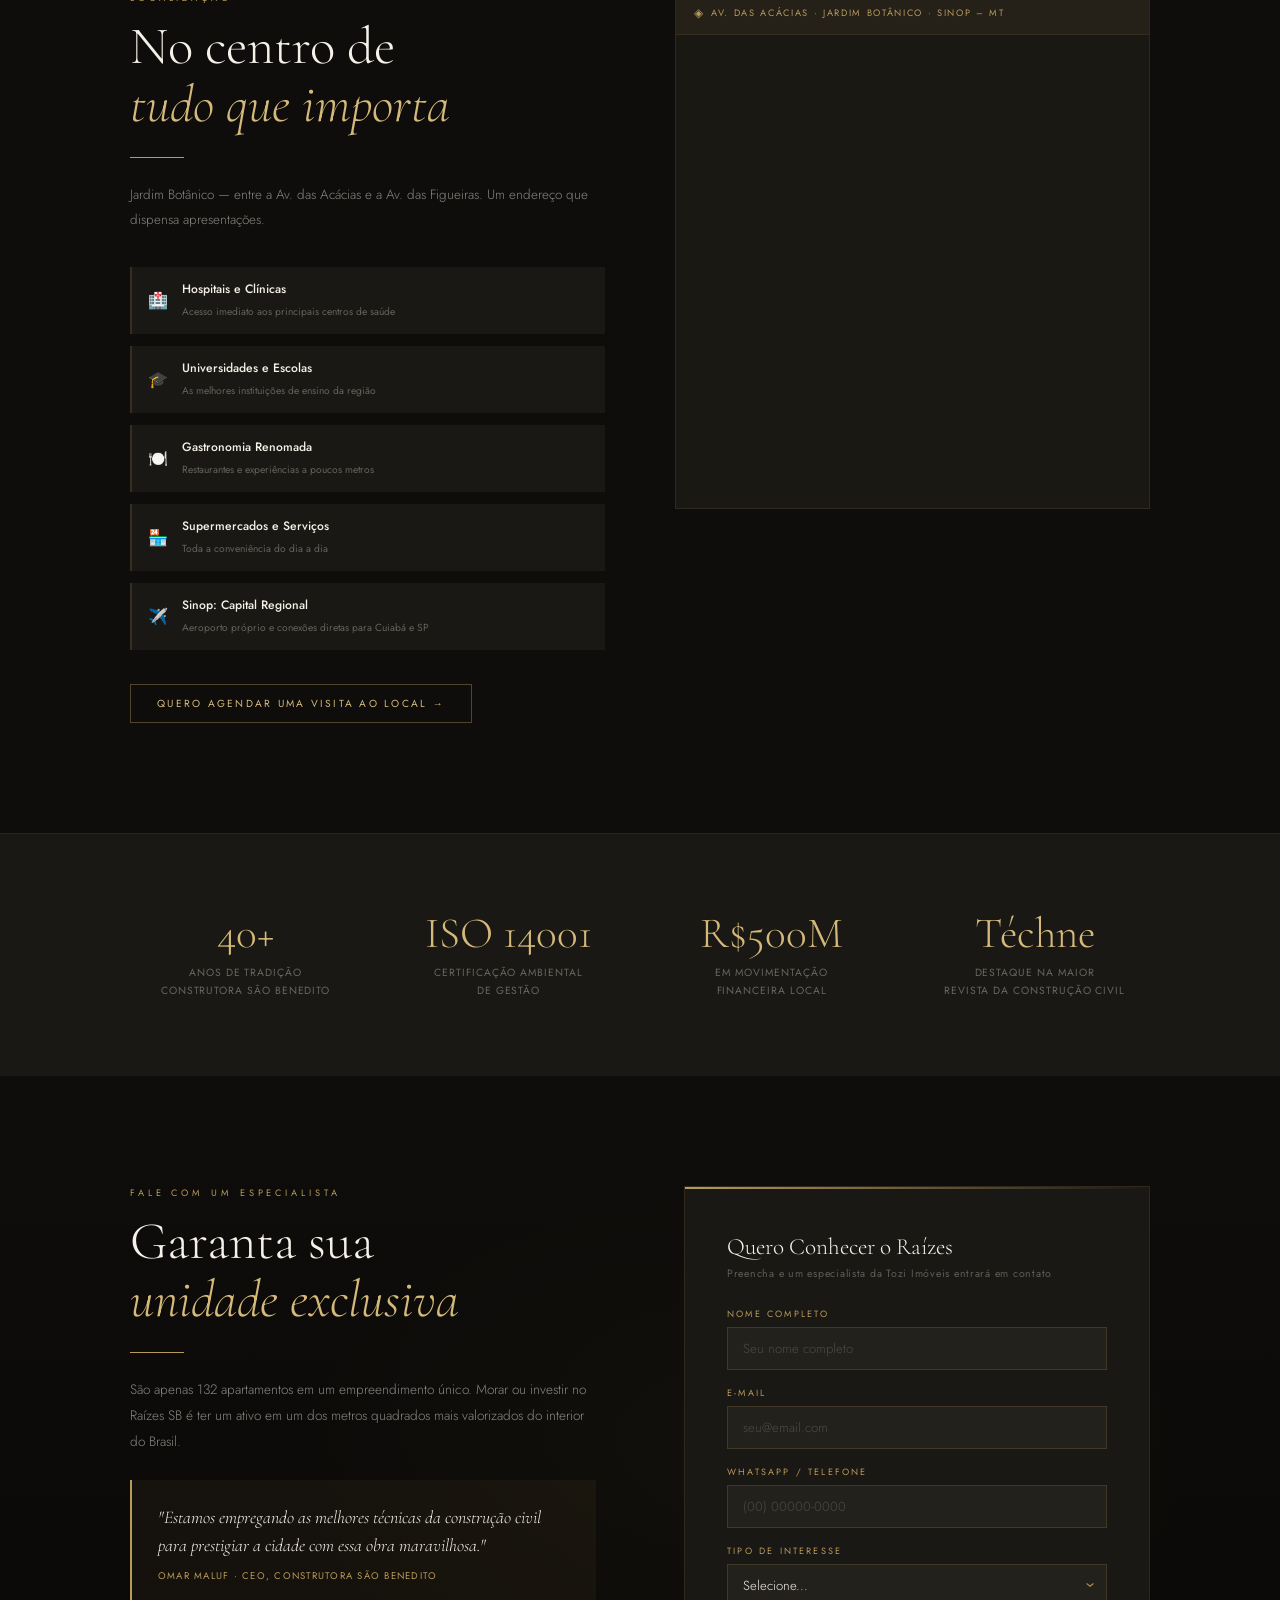
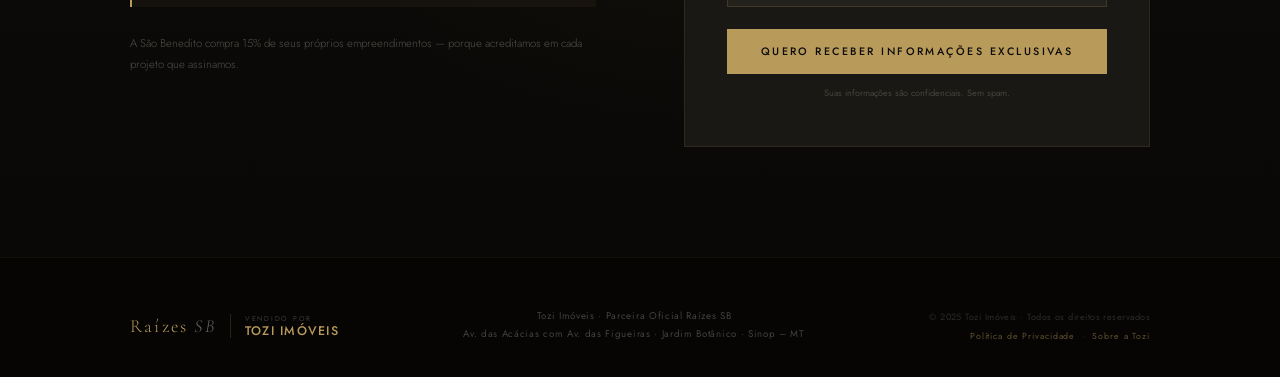
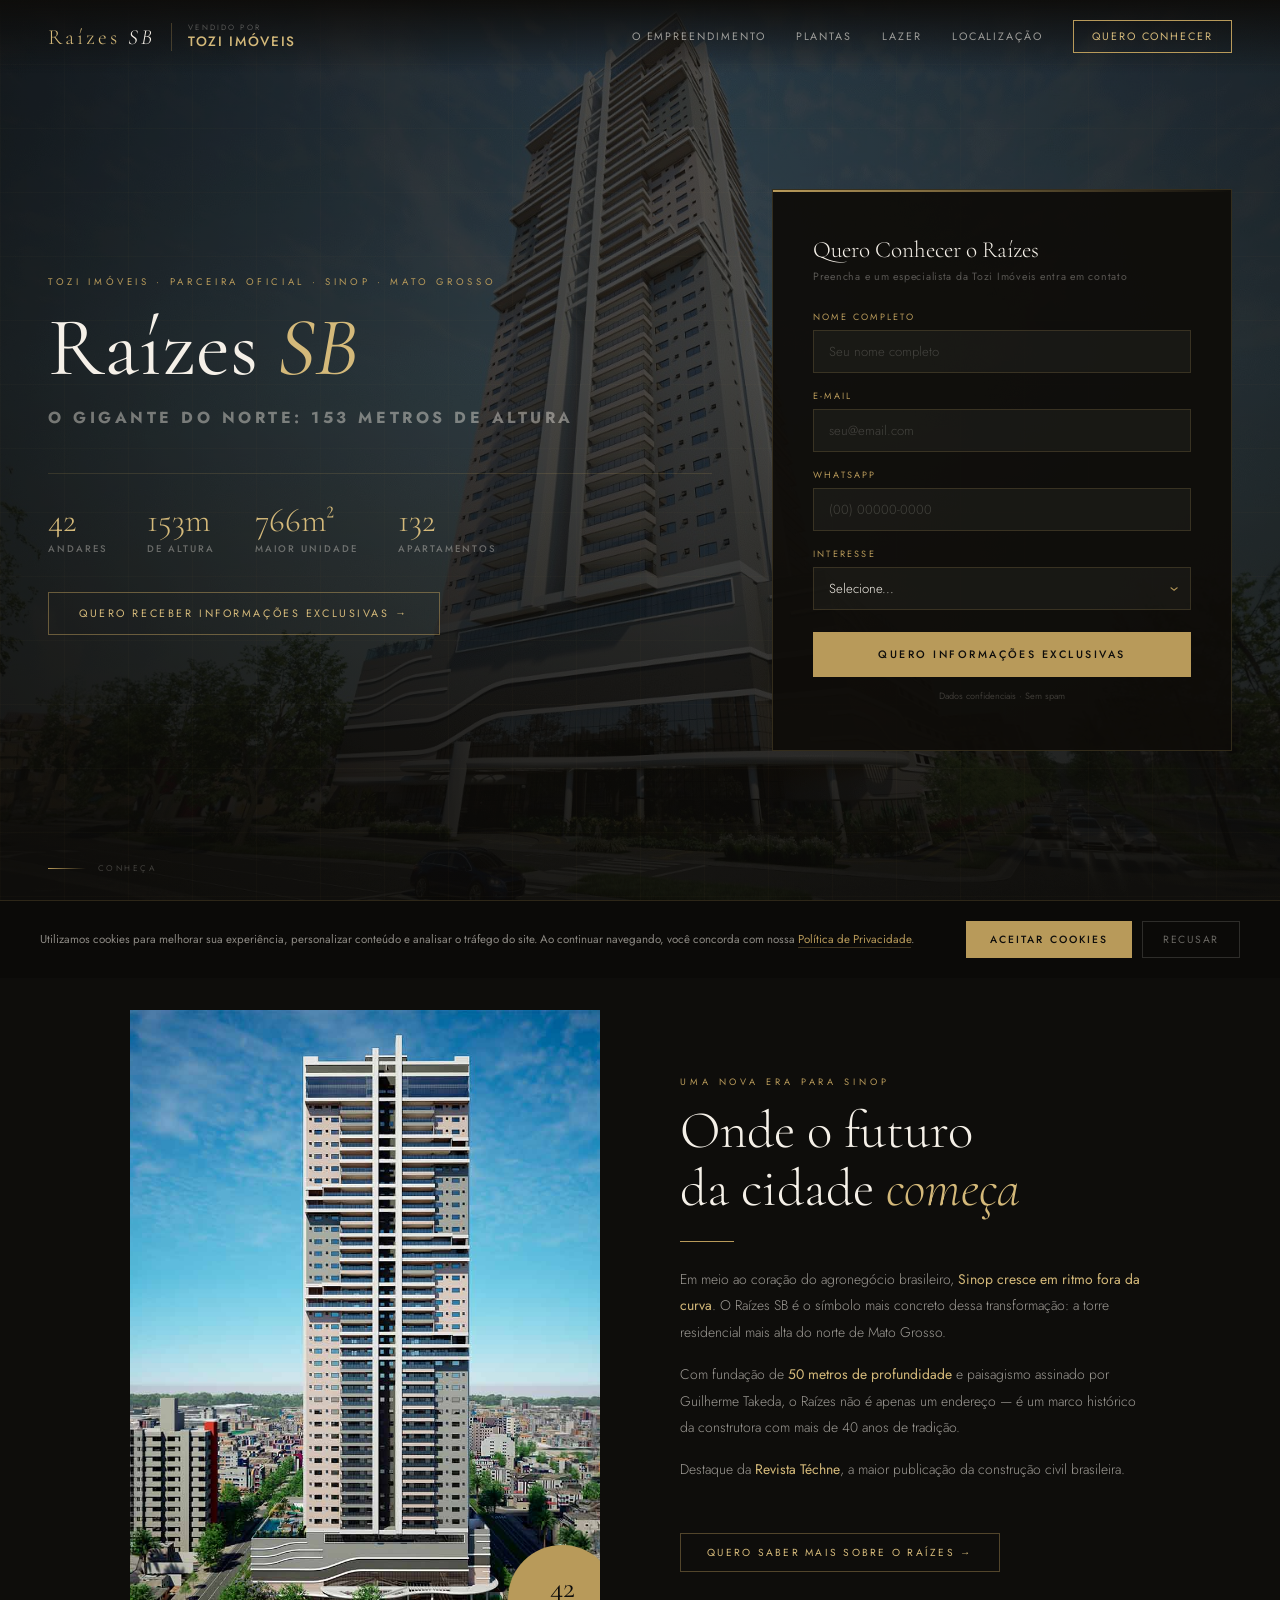
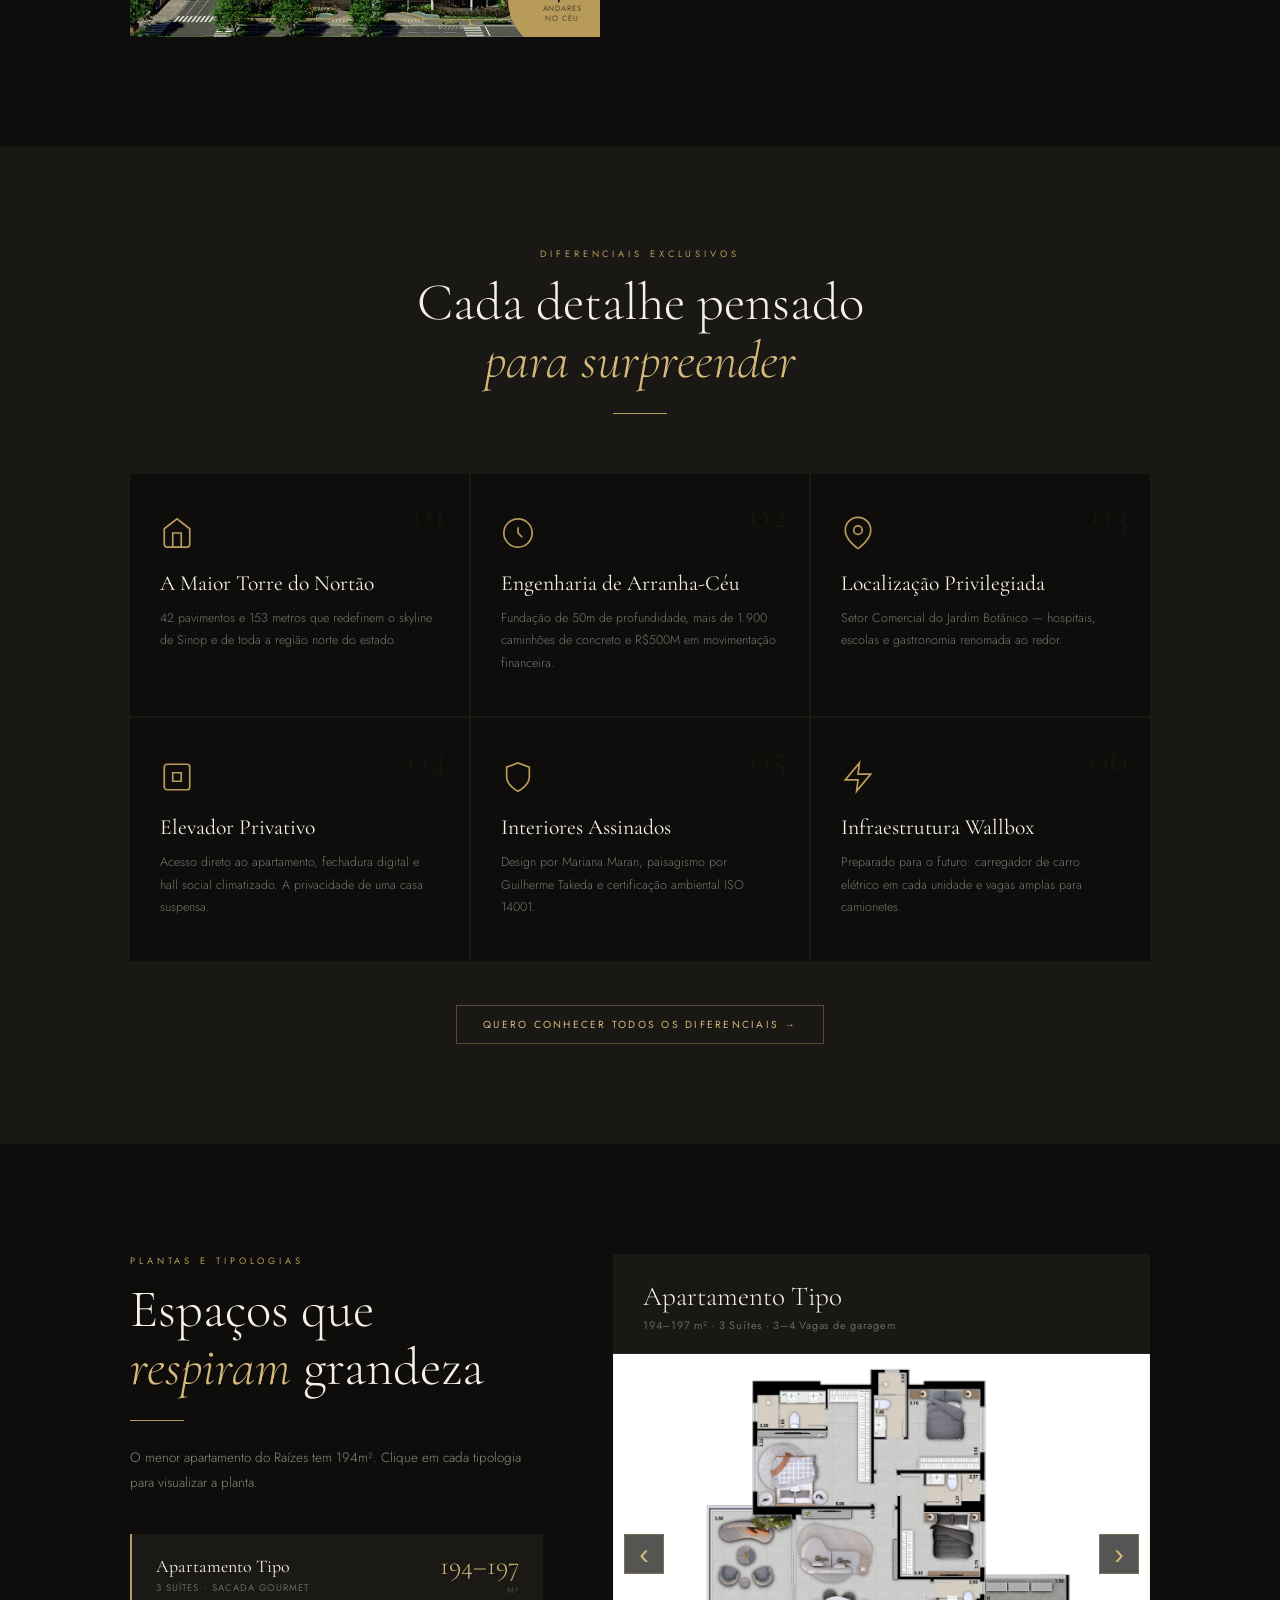
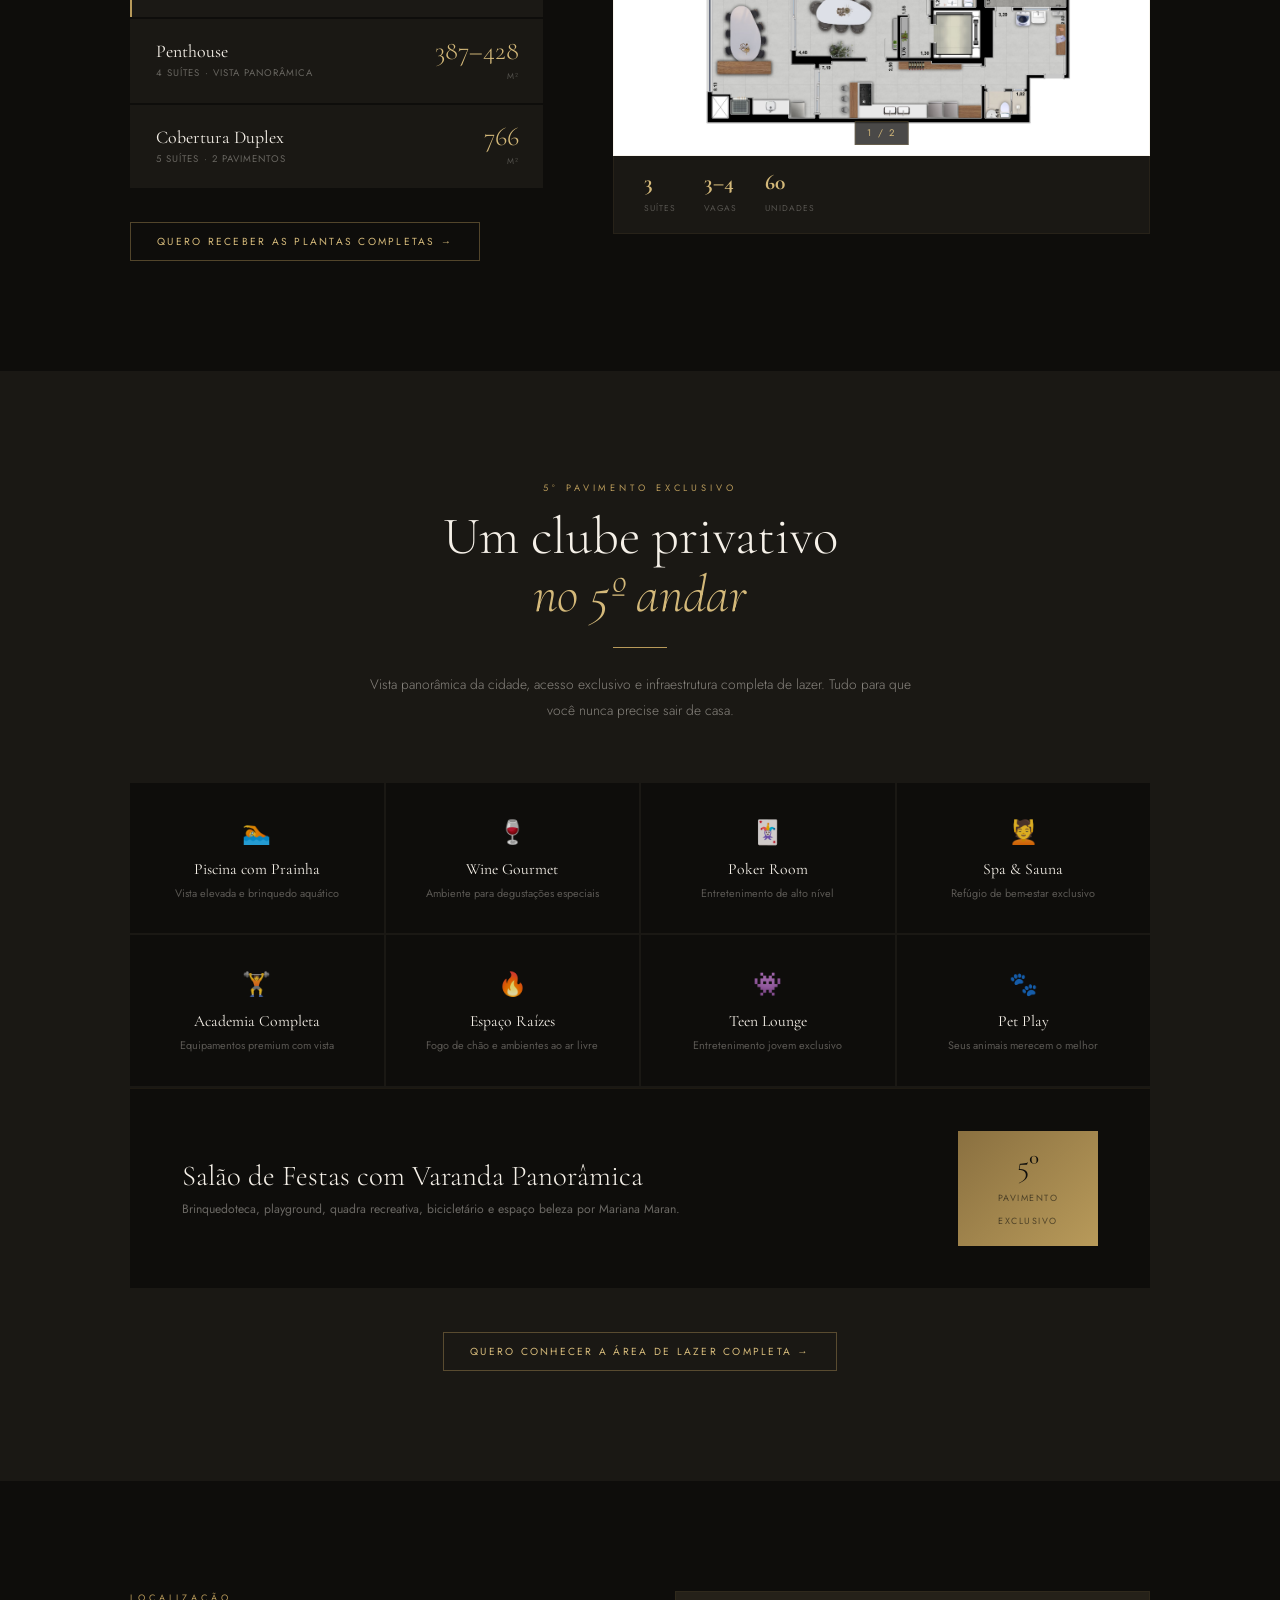
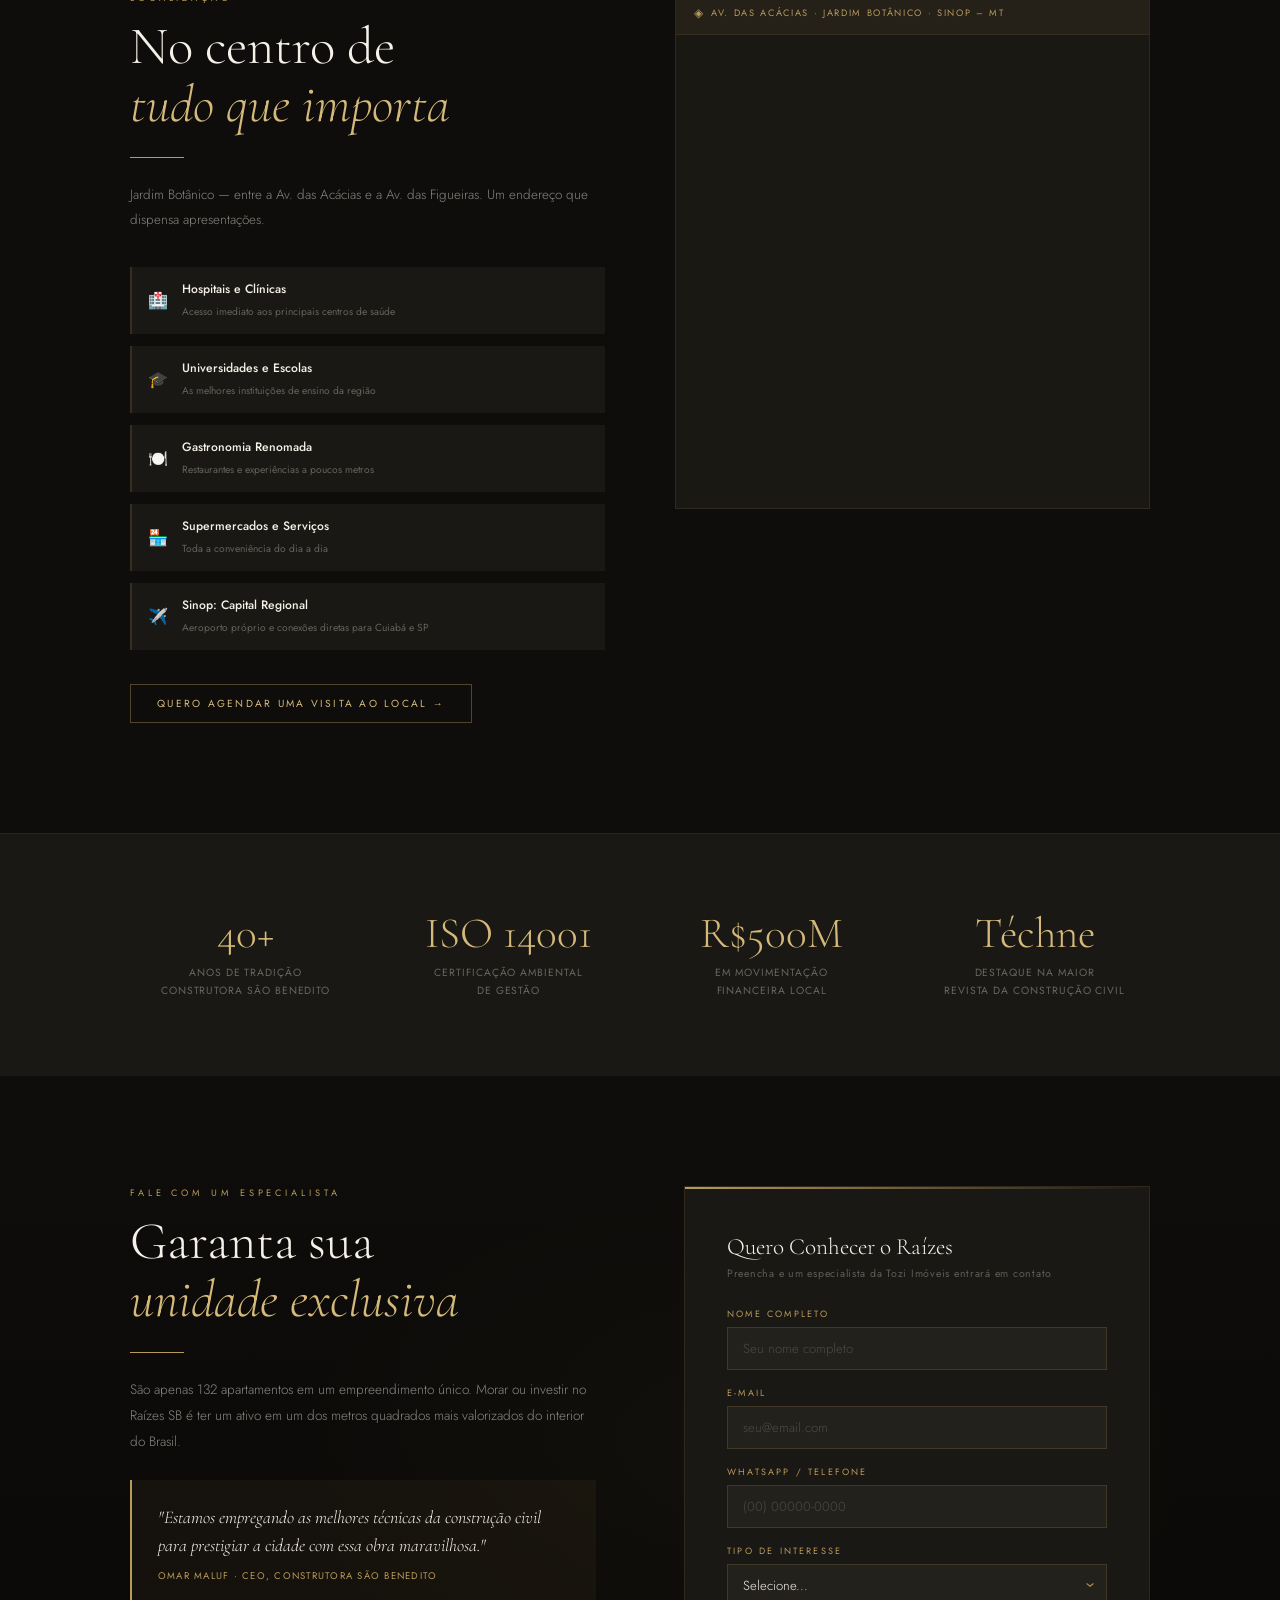
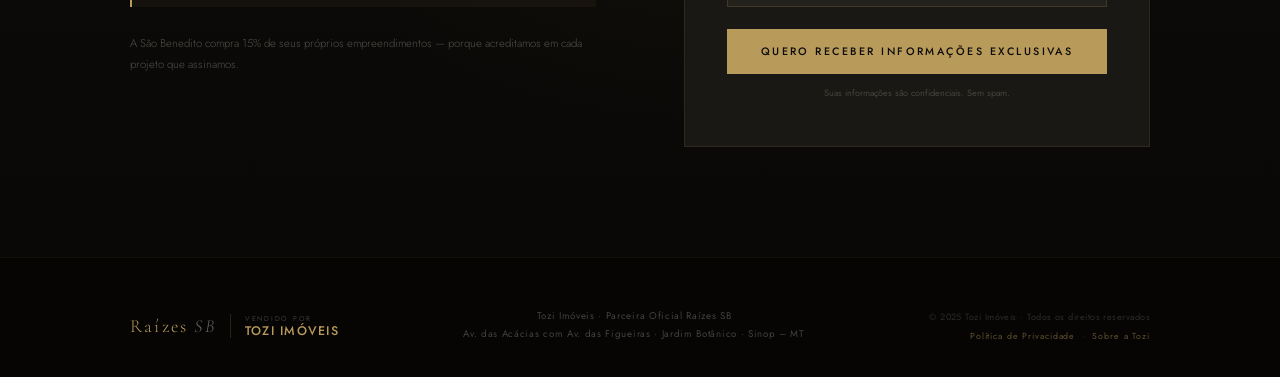
